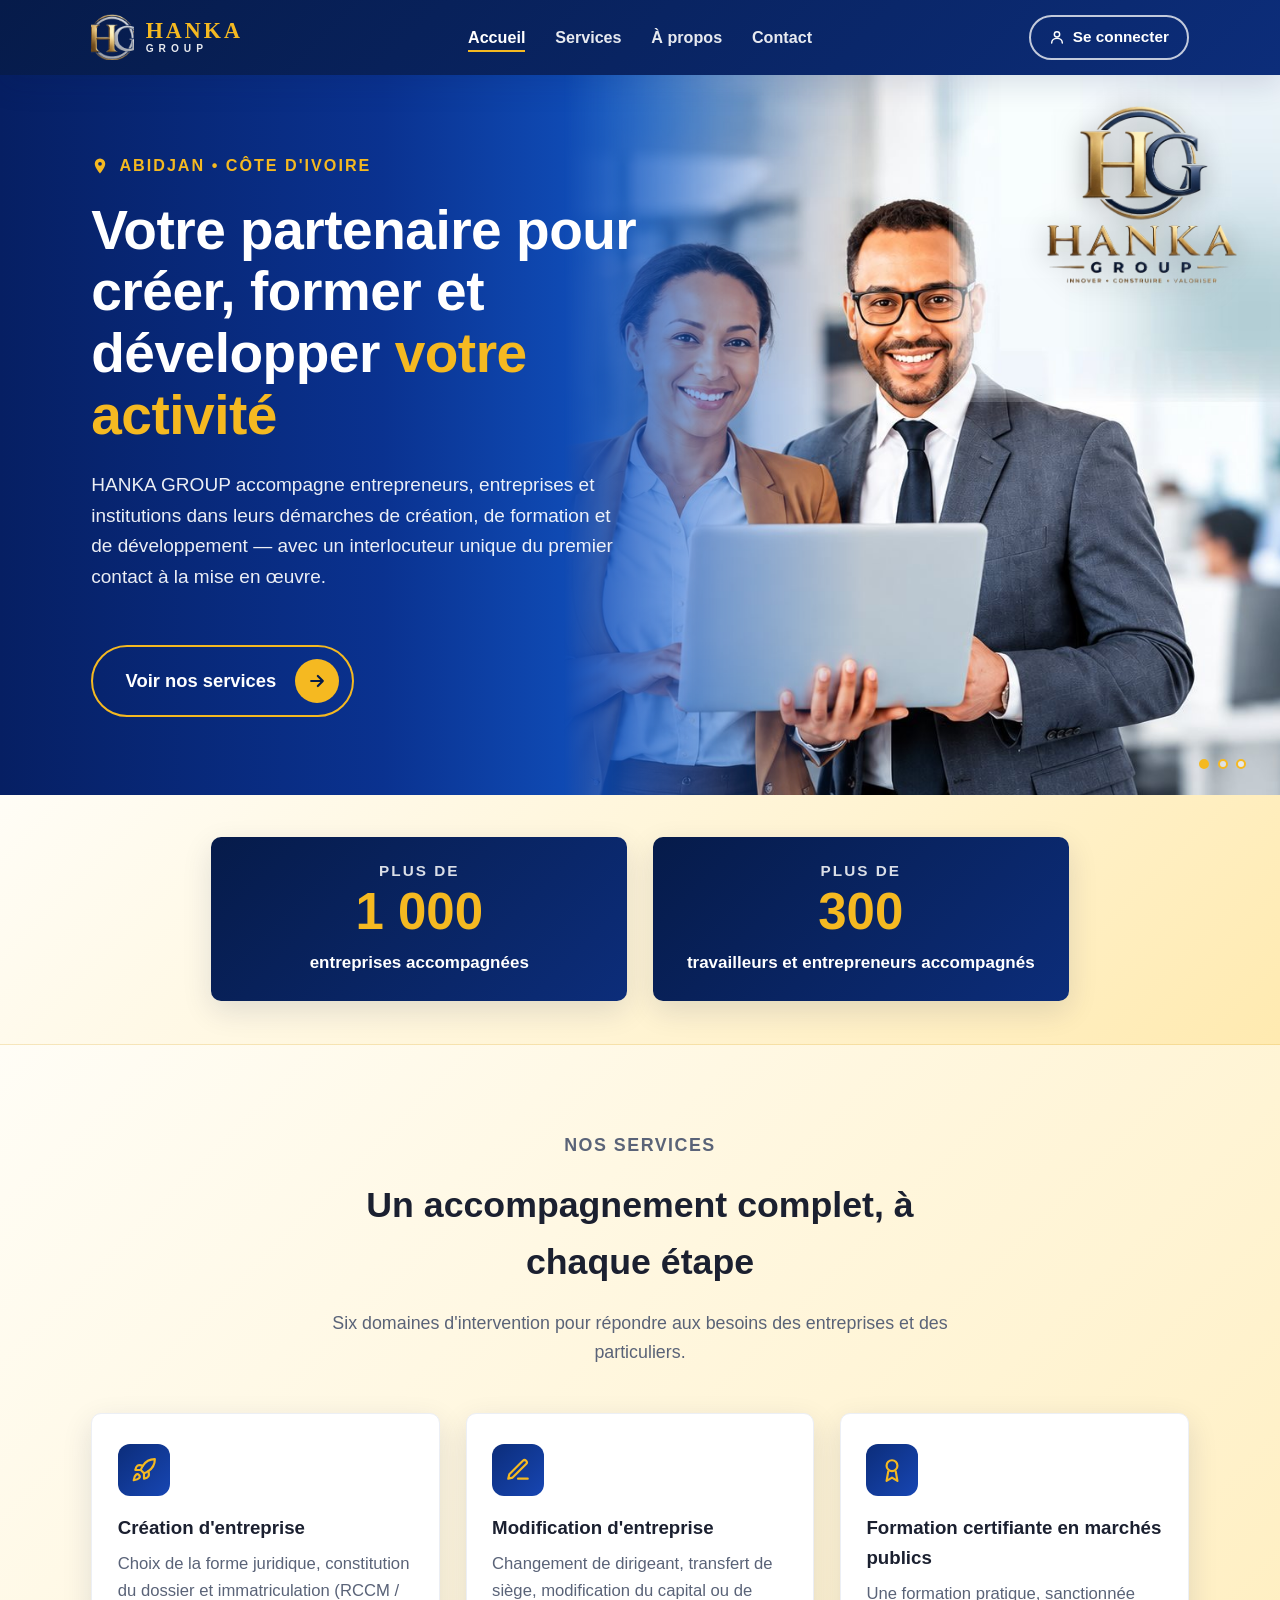
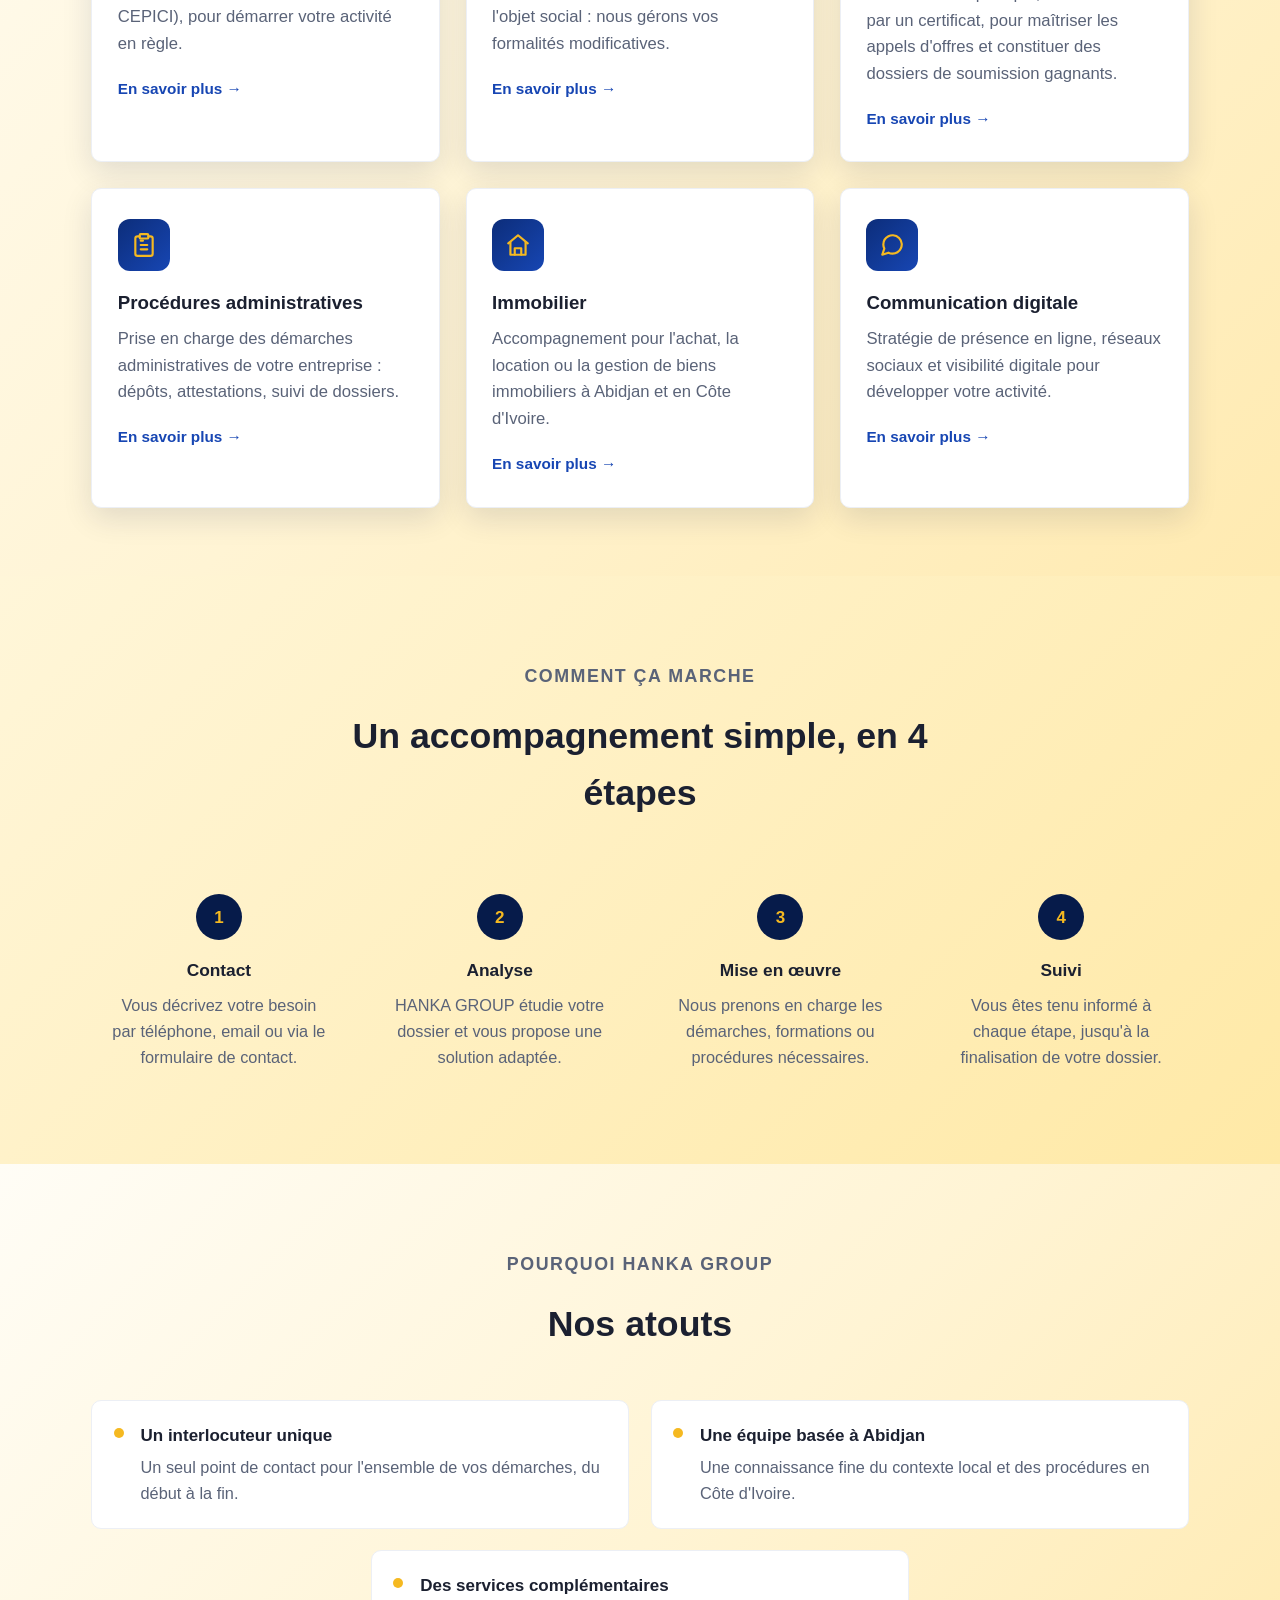
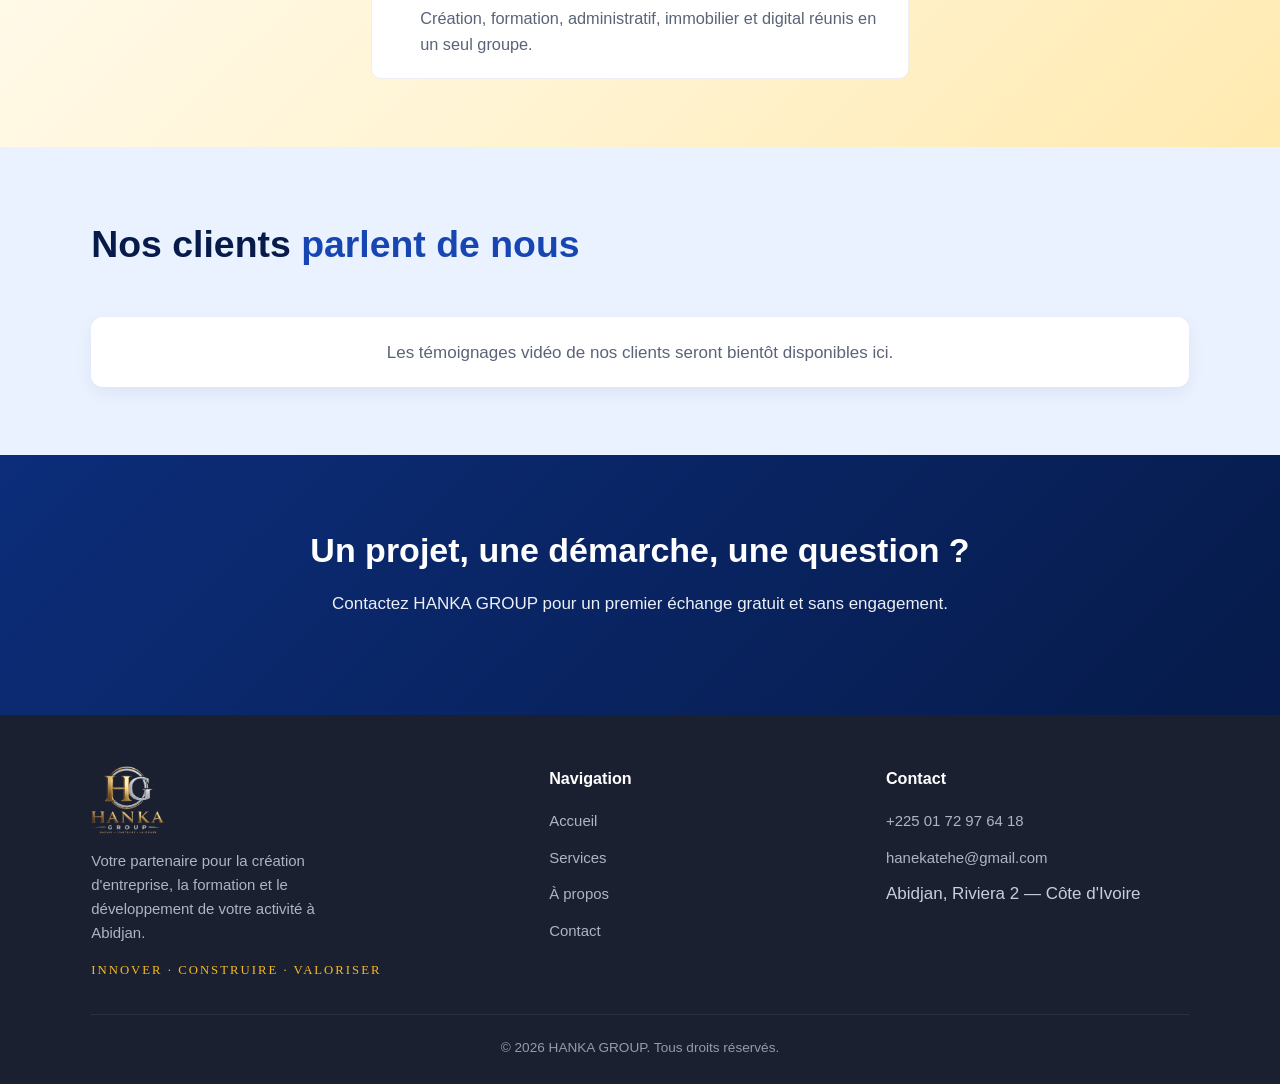
==== index.html @ f5e08258 "Numero de version sur CSS/JS pour forcer le rechargement apres chaque publication Co-Authored-By: Cl" ====
<!DOCTYPE html>
<html lang="fr">
<head>
<meta charset="UTF-8">
<meta name="viewport" content="width=device-width, initial-scale=1.0">
<title>HANKA GROUP — Création d'entreprise, formations &amp; services aux professionnels à Abidjan</title>
<meta name="description" content="HANKA GROUP accompagne les entreprises et les particuliers à Abidjan : création et modification d'entreprise, formation certifiante en marchés publics, procédures administratives, immobilier et communication digitale.">
<meta property="og:title" content="HANKA GROUP — Abidjan, Côte d'Ivoire">
<meta property="og:description" content="Création d'entreprise, formations, procédures administratives, immobilier et communication digitale.">
<meta property="og:type" content="website">
<link rel="icon" href="assets/favicon.png" type="image/png">
<link rel="apple-touch-icon" href="assets/apple-touch-icon.png">
<link rel="stylesheet" href="css/style.css?v=202610141426">
</head>
<body>

<header class="site-header">
  <nav class="nav container">
    <a href="index.html" class="logo" aria-label="HANKA GROUP — accueil">
      <img src="assets/logo-hanka-mark-clair.png" alt="Logo HANKA GROUP">
      <span class="logo-text">
        <span class="logo-name">HANKA</span>
        <span class="logo-group">GROUP</span>
      </span>
    </a>
    <button class="nav-toggle" aria-label="Ouvrir le menu" aria-expanded="false">
      <span></span><span></span><span></span>
    </button>
    <ul class="nav-links">
      <li><a href="index.html" aria-current="page">Accueil</a></li>
      <li><a href="services.html">Services</a></li>
      <li><a href="a-propos.html">À propos</a></li>
      <li><a href="contact.html">Contact</a></li>
    </ul>
    <div class="nav-droite">
      <a href="connexion.html" class="nav-connexion"><svg width="16" height="16" viewBox="0 0 24 24" fill="none" stroke="currentColor" stroke-width="2.2" stroke-linecap="round" stroke-linejoin="round" aria-hidden="true"><circle cx="12" cy="8" r="4"/><path d="M4 21c0-4 3.6-7 8-7s8 3 8 7"/></svg>Se connecter</a>
    </div>
  </nav>
</header>

<main>

  <section class="hero hero-v3">
    <!-- Photos qui défilent à droite, fondues dans le dégradé bleu (modifiables dans l'admin : onglet Visuels) -->
    <div class="hero-slider hero-v3-photos" aria-roledescription="carrousel" aria-label="HANKA GROUP en images">
      <div class="hero-slide is-active">
        <img data-visuel="accueil-diapo-1" src="assets/hero/equipe-ordinateur.jpg" alt="Deux professionnels souriants avec un ordinateur portable">
      </div>
      <div class="hero-slide">
        <img data-visuel="accueil-diapo-2" src="assets/hero/formation-salle.jpg" alt="Participants lors d'une session de formation HANKA GROUP">
      </div>
      <div class="hero-slide">
        <img data-visuel="accueil-diapo-3" src="assets/hero/intervenante.jpg" alt="Une intervenante prend la parole au micro">
      </div>
      <div class="hero-dots" role="tablist" aria-label="Choisir une image"></div>
    </div>
    <img class="hero-v3-logo" src="assets/logo-hanka-group.png" alt="HANKA GROUP — Innover, Construire, Valoriser">

    <div class="container hero-v3-contenu">
      <div class="hero-v3-texte">
        <p class="hero-v3-lieu">
          <svg width="18" height="18" viewBox="0 0 24 24" aria-hidden="true"><path fill="currentColor" d="M12 2a7 7 0 0 0-7 7c0 5.25 7 13 7 13s7-7.75 7-13a7 7 0 0 0-7-7zm0 9.5A2.5 2.5 0 1 1 12 6.5a2.5 2.5 0 0 1 0 5z"/></svg>
          Abidjan • Côte d'Ivoire
        </p>
        <h1>Votre partenaire pour créer, former et développer <span>votre activité</span></h1>
        <p>HANKA GROUP accompagne entrepreneurs, entreprises et institutions dans leurs démarches de création, de formation et de développement — avec un interlocuteur unique du premier contact à la mise en œuvre.</p>
        <a href="services.html" class="hero-v3-bouton">
          Voir nos services
          <span aria-hidden="true">
            <svg width="20" height="20" viewBox="0 0 24 24" fill="none" stroke="currentColor" stroke-width="2.6" stroke-linecap="round" stroke-linejoin="round"><path d="M5 12h14M13 6l6 6-6 6"/></svg>
          </span>
        </a>
      </div>
    </div>
  </section>


  <section class="chiffres" aria-label="HANKA GROUP en chiffres">
    <div class="container chiffres-grid">
      <div class="chiffre">
        <p class="chiffre-valeur"><small>Plus de</small> 1&nbsp;000</p>
        <p class="chiffre-libelle">entreprises accompagnées</p>
      </div>
      <div class="chiffre">
        <p class="chiffre-valeur"><small>Plus de</small> 300</p>
        <p class="chiffre-libelle">travailleurs et entrepreneurs accompagnés</p>
      </div>
    </div>
  </section>

  <section id="services">
    <div class="container">
      <div class="section-head">
        <p class="section-eyebrow">Nos services</p>
        <h2>Un accompagnement complet, à chaque étape</h2>
        <p>Six domaines d'intervention pour répondre aux besoins des entreprises et des particuliers.</p>
      </div>
      <div class="services-grid">

        <article class="service-card">
          <div class="service-icon" aria-hidden="true">
            <svg width="26" height="26" viewBox="0 0 24 24" fill="none" stroke="currentColor" stroke-width="2" stroke-linecap="round" stroke-linejoin="round"><path d="M4.5 16.5c-1.5 1.26-2 5-2 5s3.74-.5 5-2c.71-.84.7-2.13-.09-2.91a2.18 2.18 0 0 0-2.91-.09z"/><path d="M12 15l-3-3a22 22 0 0 1 2-3.95A12.88 12.88 0 0 1 22 2c0 2.72-.78 7.5-6 11a22.35 22.35 0 0 1-4 2z"/><path d="M9 12H4s.55-3.03 2-4c1.62-1.08 5 0 5 0"/><path d="M12 15v5s3.03-.55 4-2c1.08-1.62 0-5 0-5"/></svg>
          </div>
          <h3>Création d'entreprise</h3>
          <p>Choix de la forme juridique, constitution du dossier et immatriculation (RCCM / CEPICI), pour démarrer votre activité en règle.</p>
          <a href="services.html#creation">En savoir plus →</a>
        </article>

        <article class="service-card">
          <div class="service-icon" aria-hidden="true">
            <svg width="26" height="26" viewBox="0 0 24 24" fill="none" stroke="currentColor" stroke-width="2" stroke-linecap="round" stroke-linejoin="round"><path d="M12 20h9"/><path d="M16.5 3.5a2.12 2.12 0 0 1 3 3L7 19l-4 1 1-4z"/></svg>
          </div>
          <h3>Modification d'entreprise</h3>
          <p>Changement de dirigeant, transfert de siège, modification du capital ou de l'objet social : nous gérons vos formalités modificatives.</p>
          <a href="services.html#modification">En savoir plus →</a>
        </article>

        <article class="service-card">
          <div class="service-icon" aria-hidden="true">
            <svg width="26" height="26" viewBox="0 0 24 24" fill="none" stroke="currentColor" stroke-width="2" stroke-linecap="round" stroke-linejoin="round"><circle cx="12" cy="8" r="5"/><path d="M8.5 13.5L7 22l5-3 5 3-1.5-8.5"/></svg>
          </div>
          <h3>Formation certifiante en marchés publics</h3>
          <p>Une formation pratique, sanctionnée par un certificat, pour maîtriser les appels d'offres et constituer des dossiers de soumission gagnants.</p>
          <a href="services.html#formation">En savoir plus →</a>
        </article>

        <article class="service-card">
          <div class="service-icon" aria-hidden="true">
            <svg width="26" height="26" viewBox="0 0 24 24" fill="none" stroke="currentColor" stroke-width="2" stroke-linecap="round" stroke-linejoin="round"><rect x="8" y="2" width="8" height="4" rx="1"/><path d="M16 4h2a2 2 0 0 1 2 2v14a2 2 0 0 1-2 2H6a2 2 0 0 1-2-2V6a2 2 0 0 1 2-2h2"/><path d="M9 12h6M9 16h6M9 8h2"/></svg>
          </div>
          <h3>Procédures administratives</h3>
          <p>Prise en charge des démarches administratives de votre entreprise : dépôts, attestations, suivi de dossiers.</p>
          <a href="services.html#procedures">En savoir plus →</a>
        </article>

        <article class="service-card">
          <div class="service-icon" aria-hidden="true">
            <svg width="26" height="26" viewBox="0 0 24 24" fill="none" stroke="currentColor" stroke-width="2" stroke-linecap="round" stroke-linejoin="round"><path d="M3 10.5L12 3l9 7.5"/><path d="M5 9.5V21h14V9.5"/><path d="M9 21v-6h6v6"/></svg>
          </div>
          <h3>Immobilier</h3>
          <p>Accompagnement pour l'achat, la location ou la gestion de biens immobiliers à Abidjan et en Côte d'Ivoire.</p>
          <a href="services.html#immobilier">En savoir plus →</a>
        </article>

        <article class="service-card">
          <div class="service-icon" aria-hidden="true">
            <svg width="26" height="26" viewBox="0 0 24 24" fill="none" stroke="currentColor" stroke-width="2" stroke-linecap="round" stroke-linejoin="round"><path d="M21 11.5a8.38 8.38 0 0 1-.9 3.8 8.5 8.5 0 0 1-7.6 4.7 8.38 8.38 0 0 1-3.8-.9L3 21l1.9-5.7a8.38 8.38 0 0 1-.9-3.8 8.5 8.5 0 0 1 4.7-7.6 8.38 8.38 0 0 1 3.8-.9h.5a8.48 8.48 0 0 1 8 8v.5z"/></svg>
          </div>
          <h3>Communication digitale</h3>
          <p>Stratégie de présence en ligne, réseaux sociaux et visibilité digitale pour développer votre activité.</p>
          <a href="services.html#communication">En savoir plus →</a>
        </article>

      </div>
    </div>
  </section>

  <section class="pubs" id="pubs" aria-labelledby="titre-pubs" hidden>
    <div class="container">
      <div class="pubs-head">
        <p class="section-eyebrow">À la une</p>
        <h2 id="titre-pubs">Offres et partenaires</h2>
      </div>
      <div class="pubs-grille" id="pubs-grille"></div>
    </div>
  </section>

  <section class="bg-alt">
    <div class="container">
      <div class="section-head">
        <p class="section-eyebrow">Comment ça marche</p>
        <h2>Un accompagnement simple, en 4 étapes</h2>
      </div>
      <div class="steps">
        <div class="step">
          <h3>Contact</h3>
          <p>Vous décrivez votre besoin par téléphone, email ou via le formulaire de contact.</p>
        </div>
        <div class="step">
          <h3>Analyse</h3>
          <p>HANKA GROUP étudie votre dossier et vous propose une solution adaptée.</p>
        </div>
        <div class="step">
          <h3>Mise en œuvre</h3>
          <p>Nous prenons en charge les démarches, formations ou procédures nécessaires.</p>
        </div>
        <div class="step">
          <h3>Suivi</h3>
          <p>Vous êtes tenu informé à chaque étape, jusqu'à la finalisation de votre dossier.</p>
        </div>
      </div>
    </div>
  </section>

  <section>
    <div class="container">
      <div class="section-head">
        <p class="section-eyebrow">Pourquoi HANKA GROUP</p>
        <h2>Nos atouts</h2>
      </div>
      <div class="features">
        <div class="feature">
          <span class="dot" aria-hidden="true"></span>
          <div>
            <h3>Un interlocuteur unique</h3>
            <p>Un seul point de contact pour l'ensemble de vos démarches, du début à la fin.</p>
          </div>
        </div>
        <div class="feature">
          <span class="dot" aria-hidden="true"></span>
          <div>
            <h3>Une équipe basée à Abidjan</h3>
            <p>Une connaissance fine du contexte local et des procédures en Côte d'Ivoire.</p>
          </div>
        </div>
        <div class="feature">
          <span class="dot" aria-hidden="true"></span>
          <div>
            <h3>Des services complémentaires</h3>
            <p>Création, formation, administratif, immobilier et digital réunis en un seul groupe.</p>
          </div>
        </div>
      </div>
    </div>
  </section>

  <section class="temoignages" id="temoignages" aria-labelledby="titre-temoignages">
    <div class="container">
      <div class="temoignages-head">
        <h2 id="titre-temoignages">Nos clients <span>parlent de nous</span></h2>
        <div class="temoignages-nav" aria-hidden="true" hidden>
          <button type="button" class="temoignages-fleche" data-sens="-1" tabindex="-1">←</button>
          <button type="button" class="temoignages-fleche" data-sens="1" tabindex="-1">→</button>
        </div>
      </div>
      <ul class="temoignages-liste" id="temoignages-liste"></ul>
      <p class="temoignages-bientot" id="temoignages-invitation">Les témoignages vidéo de nos clients seront bientôt disponibles ici.</p>
    </div>
  </section>

  <div class="video-modale" id="video-modale" role="dialog" aria-modal="true" aria-label="Témoignage vidéo" hidden>
    <div class="video-modale-fond" data-fermer></div>
    <div class="video-modale-contenu">
      <button type="button" class="video-modale-fermer" data-fermer aria-label="Fermer la vidéo">✕</button>
      <div class="video-modale-lecteur" id="video-lecteur"></div>
    </div>
  </div>

  <section class="cta-band">
    <div class="container">
      <h2>Un projet, une démarche, une question ?</h2>
      <p>Contactez HANKA GROUP pour un premier échange gratuit et sans engagement.</p>
    </div>
  </section>

</main>

<footer class="site-footer">
  <div class="container">
    <div class="footer-grid">
      <div>
        <img class="footer-logo" src="assets/logo-hanka-group-clair.png" alt="HANKA GROUP">
        <p style="font-size:0.88rem; opacity:0.85; max-width:32ch;">Votre partenaire pour la création d'entreprise, la formation et le développement de votre activité à Abidjan.</p>
        <p class="footer-tagline">Innover · Construire · Valoriser</p>
      </div>
      <div>
        <h3>Navigation</h3>
        <ul>
          <li><a href="index.html">Accueil</a></li>
          <li><a href="services.html">Services</a></li>
          <li><a href="a-propos.html">À propos</a></li>
          <li><a href="contact.html">Contact</a></li>
        </ul>
      </div>
      <div>
        <h3>Contact</h3>
        <ul>
          <li><a href="tel:+2250172976418">+225 01 72 97 64 18</a></li>
          <li><a href="mailto:hanekatehe@gmail.com">hanekatehe@gmail.com</a></li>
          <li>Abidjan, Riviera 2 — Côte d'Ivoire</li>
        </ul>
      </div>
    </div>
    <div class="footer-bottom">
      &copy; <span id="year"></span> HANKA GROUP. Tous droits réservés.
    </div>
  </div>
</footer>

<script src="js/script.js?v=202610141426"></script>
<script src="js/config.js?v=202610141426"></script>
<script src="js/temoignages.js?v=202610141426"></script>
<script src="js/visuels.js?v=202610141426"></script>
<script src="js/publicites.js?v=202610141426"></script>
<script>document.getElementById("year").textContent = new Date().getFullYear();</script>
</body>
</html>
---- css/style.css ----
/* HANKA GROUP — feuille de style principale */

:root {
  --blue-dark: #061b4a;
  --blue: #0c2d7a;
  --blue-light: #1746b3;
  --gold: #f5b921;
  --gold-dark: #d99e0d;
  --white: #ffffff;
  --gray-50: #f7f8fb;
  --gray-100: #eceff5;
  --gray-300: #c7cede;
  --gray-600: #5a6378;
  --gray-900: #1b2030;
  --radius: 10px;
  --shadow: 0 10px 30px rgba(6, 27, 74, 0.12);
  --max-width: 1140px;
  font-size: 17px; /* taille de base de tout le site (était 16px) */
}

* { box-sizing: border-box; min-width: 0; }
[hidden] { display: none !important; }
html { scroll-behavior: smooth; overflow-x: hidden; }
body { overflow-x: hidden; }

body {
  margin: 0;
  font-family: "Segoe UI", Arial, sans-serif;
  color: var(--gray-900);
  background: var(--white);
  line-height: 1.6;
}

img { max-width: 100%; display: block; }

a { color: inherit; text-decoration: none; }

.container {
  max-width: var(--max-width);
  margin: 0 auto;
  padding: 0 1.25rem;
}

/* --- En-tête / navigation --- */
.site-header {
  position: sticky;
  top: 0;
  z-index: 50;
  background: linear-gradient(135deg, var(--blue-dark), var(--blue));
  box-shadow: var(--shadow);
}

.nav {
  display: flex;
  align-items: center;
  justify-content: space-between;
  padding-block: 0.85rem;
}

.logo {
  display: flex;
  align-items: center;
  gap: 0.7rem;
  line-height: 1;
}
.logo img {
  height: 46px;
  width: auto;
  flex: none;
}
.logo-text {
  display: flex;
  flex-direction: column;
  gap: 2px;
}
.logo-name {
  font-family: Georgia, "Times New Roman", serif;
  font-size: 1.3rem;
  font-weight: 700;
  letter-spacing: 3px;
  color: var(--gold);
  line-height: 1;
}
.logo-group {
  font-size: 0.6rem;
  font-weight: 700;
  letter-spacing: 5px;
  color: var(--white);
  opacity: 0.9;
  line-height: 1;
}

.nav-links {
  display: flex;
  gap: 1.75rem;
  list-style: none;
  margin: 0;
  padding: 0;
}
.nav-links a {
  color: var(--white);
  font-weight: 600;
  font-size: 0.95rem;
  opacity: 0.9;
  transition: opacity 0.15s;
}
.nav-links a:hover,
.nav-links a[aria-current="page"] { opacity: 1; border-bottom: 2px solid var(--gold); padding-bottom: 4px; }

.nav-cta {
  background: var(--gold);
  color: var(--blue-dark) !important;
  padding: 0.55rem 1.25rem;
  border-radius: 999px;
  font-weight: 700 !important;
  white-space: nowrap;
}
.nav-cta:hover { background: var(--gold-dark); }

.nav-toggle {
  display: none;
  flex-direction: column;
  gap: 5px;
  background: none;
  border: none;
  cursor: pointer;
  padding: 0.5rem;
}
.nav-toggle span {
  width: 24px;
  height: 2px;
  background: var(--white);
  border-radius: 2px;
}

/* --- Hero --- */
.hero {
  background: linear-gradient(135deg, var(--blue-dark) 0%, var(--blue) 55%, var(--blue-light) 100%);
  color: var(--white);
  padding: 4.5rem 0 5rem;
  position: relative;
  overflow: hidden;
}
.hero::after {
  content: "";
  position: absolute;
  right: -10%;
  top: -20%;
  width: 480px;
  height: 480px;
  background: radial-gradient(circle, rgba(245, 185, 33, 0.25), transparent 70%);
}
.hero .container {
  display: grid;
  grid-template-columns: 1.1fr 0.9fr;
  gap: 2.5rem;
  align-items: center;
  position: relative;
}
.hero-eyebrow {
  color: var(--gold);
  font-weight: 700;
  letter-spacing: 2px;
  text-transform: uppercase;
  font-size: 0.8rem;
}
.hero h1 {
  font-size: clamp(1.8rem, 4vw, 2.75rem);
  margin: 0.6rem 0 1rem;
  line-height: 1.2;
}
.hero p {
  font-size: 1.05rem;
  color: var(--gray-100);
  max-width: 46ch;
}
.hero p.hero-eyebrow { max-width: none; color: var(--gold); }
.hero-actions { display: flex; gap: 1rem; margin-top: 1.75rem; flex-wrap: wrap; }

.btn {
  display: inline-block;
  padding: 0.85rem 1.6rem;
  border-radius: 999px;
  font-weight: 700;
  font-size: 0.95rem;
  border: 2px solid transparent;
  cursor: pointer;
  transition: transform 0.12s, box-shadow 0.12s;
}
.btn:hover { transform: translateY(-2px); }
.btn-primary { background: var(--gold); color: var(--blue-dark); }
.btn-primary:hover { background: var(--gold-dark); }
.btn-outline { border-color: var(--white); color: var(--white); }
.btn-outline:hover { background: rgba(255,255,255,0.1); }

.hero-figure {
  background: rgba(255,255,255,0.08);
  border: 1px dashed rgba(255,255,255,0.4);
  border-radius: var(--radius);
  min-height: 280px;
  display: flex;
  align-items: center;
  justify-content: center;
  text-align: center;
  color: var(--gray-100);
  font-size: 0.9rem;
  padding: 1.5rem;
}

/* Diaporama du bloc d'accueil : logo puis photos, en fondu */
.hero-slider {
  position: relative;
  width: 100%;
  max-width: 420px;
  justify-self: center;
  aspect-ratio: 3 / 4;
  border-radius: 16px;
  overflow: hidden;
  box-shadow: 0 18px 50px rgba(0, 0, 0, 0.3);
  border: 2px solid rgba(245, 185, 33, 0.55);
  background: var(--blue-dark);
}
.hero-slide {
  position: absolute;
  inset: 0;
  opacity: 0;
  transition: opacity 1s ease;
}
.hero-slide.is-active { opacity: 1; }
.hero-slide img {
  width: 100%;
  height: 100%;
  object-fit: cover;
  display: block;
}
.hero-slide-logo {
  background: linear-gradient(160deg, #ffffff, #f4f1ea);
  display: flex;
  flex-direction: column;
  align-items: center;
  justify-content: center;
  gap: 1rem;
  padding: 2rem;
}
.hero-slide-logo img {
  height: auto;
  max-width: 300px;
  object-fit: contain;
}
.hero-dots {
  position: absolute;
  left: 0;
  right: 0;
  bottom: 0.9rem;
  display: flex;
  justify-content: center;
  gap: 0.5rem;
  z-index: 2;
}
.hero-dots button {
  width: 10px;
  height: 10px;
  padding: 0;
  border-radius: 50%;
  border: 2px solid var(--gold);
  background: rgba(255, 255, 255, 0.6);
  cursor: pointer;
}
.hero-dots button[aria-selected="true"] { background: var(--gold); }
@media (prefers-reduced-motion: reduce) {
  .hero-slide { transition: none; }
}

/* --- Sections génériques --- */
section { padding: 4rem 0; }
.section-head { text-align: center; max-width: 640px; margin: 0 auto 2.75rem; }
.section-eyebrow {
  color: var(--blue-light);
  font-weight: 700;
  letter-spacing: 2px;
  text-transform: uppercase;
  font-size: 0.78rem;
}
.section-head h2 { font-size: clamp(1.5rem, 3vw, 2.1rem); margin: 0.5rem 0 0.75rem; }
.section-head p { color: var(--gray-600); }

.bg-alt { background: var(--gray-50); }

/* --- Grille de services --- */
.services-grid {
  display: grid;
  grid-template-columns: repeat(3, 1fr);
  gap: 1.5rem;
}
.service-card {
  background: var(--white);
  border: 1px solid var(--gray-100);
  border-radius: var(--radius);
  padding: 1.75rem 1.5rem;
  box-shadow: var(--shadow);
  transition: transform 0.15s;
}
.service-card:hover { transform: translateY(-4px); }
.service-icon {
  width: 52px;
  height: 52px;
  border-radius: 12px;
  background: linear-gradient(135deg, var(--blue), var(--blue-light));
  display: flex;
  align-items: center;
  justify-content: center;
  margin-bottom: 1rem;
  color: var(--gold);
}
.service-card h3 { margin: 0 0 0.5rem; font-size: 1.1rem; }
.service-card p { color: var(--gray-600); font-size: 0.92rem; margin: 0 0 1rem; }
.service-card a { color: var(--blue-light); font-weight: 700; font-size: 0.9rem; }

/* --- Processus / étapes --- */
.steps {
  display: grid;
  grid-template-columns: repeat(4, 1fr);
  gap: 1.5rem;
  counter-reset: step;
}
.step {
  text-align: center;
  padding: 1.5rem 1rem;
}
.step::before {
  counter-increment: step;
  content: counter(step);
  display: flex;
  align-items: center;
  justify-content: center;
  width: 46px;
  height: 46px;
  margin: 0 auto 1rem;
  border-radius: 50%;
  background: var(--blue-dark);
  color: var(--gold);
  font-weight: 800;
}
.step h3 { margin: 0 0 0.4rem; font-size: 1.02rem; }
.step p { color: var(--gray-600); font-size: 0.9rem; margin: 0; }

/* --- Pourquoi nous / atouts --- */
.features {
  display: grid;
  grid-template-columns: repeat(2, 1fr);
  gap: 1.25rem;
}
/* Nombre impair d'atouts : le dernier est centré sous les autres */
.features > .feature:last-child:nth-child(odd) {
  grid-column: 1 / -1;
  justify-self: center;
  width: calc(50% - 0.625rem);
}
.feature {
  display: flex;
  gap: 1rem;
  align-items: flex-start;
  padding: 1.25rem;
  background: var(--white);
  border-radius: var(--radius);
  border: 1px solid var(--gray-100);
}
.feature .dot {
  flex: none;
  width: 10px;
  height: 10px;
  margin-top: 6px;
  border-radius: 50%;
  background: var(--gold);
}
.feature h3 { margin: 0 0 0.3rem; font-size: 1rem; }
.feature p { margin: 0; color: var(--gray-600); font-size: 0.9rem; }

/* --- CTA bandeau --- */
.cta-band {
  background: linear-gradient(135deg, var(--blue), var(--blue-dark));
  color: var(--white);
  text-align: center;
}
.cta-band h2 { font-size: clamp(1.4rem, 3vw, 2rem); margin: 0 0 0.75rem; }
.cta-band p { color: var(--gray-100); margin: 0 0 1.75rem; }

/* --- Page À propos --- */
.about-grid {
  display: grid;
  grid-template-columns: 0.9fr 1.1fr;
  gap: 2.5rem;
  align-items: center;
}
.placeholder-box {
  background: var(--gray-100);
  border: 2px dashed var(--gray-300);
  border-radius: var(--radius);
  min-height: 260px;
  display: flex;
  align-items: center;
  justify-content: center;
  color: var(--gray-600);
  text-align: center;
  padding: 1.5rem;
  font-size: 0.9rem;
}

.service-photo {
  width: 100%;
  aspect-ratio: 4 / 3;
  object-fit: cover;
  border-radius: var(--radius);
  box-shadow: 0 12px 32px rgba(0, 0, 0, 0.12);
}

/* --- Contact --- */
.contact-grid {
  display: grid;
  grid-template-columns: 1fr 1fr;
  gap: 2.5rem;
}
.contact-info {
  display: flex;
  flex-direction: column;
  gap: 1.25rem;
}
.contact-item {
  display: flex;
  gap: 1rem;
  align-items: flex-start;
}
.contact-item .icon {
  flex: none;
  width: 42px;
  height: 42px;
  border-radius: 10px;
  background: var(--blue);
  color: var(--gold);
  display: flex;
  align-items: center;
  justify-content: center;
}
.contact-item h3 { margin: 0 0 0.2rem; font-size: 0.95rem; }
.contact-item p { margin: 0; color: var(--gray-600); font-size: 0.92rem; }

form.contact-form {
  display: flex;
  flex-direction: column;
  gap: 1rem;
  background: var(--gray-50);
  padding: 1.75rem;
  border-radius: var(--radius);
  border: 1px solid var(--gray-100);
}
.form-row { display: grid; grid-template-columns: 1fr 1fr; gap: 1rem; }
label { font-size: 0.85rem; font-weight: 700; color: var(--gray-900); margin-bottom: 0.3rem; display: block; }
input, select, textarea {
  width: 100%;
  padding: 0.7rem 0.85rem;
  border: 1px solid var(--gray-300);
  border-radius: 8px;
  font-family: inherit;
  font-size: 0.95rem;
}
textarea { resize: vertical; min-height: 110px; }
.form-note { font-size: 0.8rem; color: var(--gray-600); }

/* --- Parcours « Créer mon entreprise » --- */
.wizard-section { padding: 2.5rem 0 4rem; background: var(--gray-50); }
.wizard { max-width: 860px; }
.wizard-steps {
  list-style: none;
  display: flex;
  gap: 0.5rem;
  padding: 0;
  margin: 0 0 1.75rem;
  counter-reset: etape;
  flex-wrap: wrap;
}
.wizard-steps li {
  flex: 1 1 140px;
  counter-increment: etape;
  font-size: 0.82rem;
  font-weight: 700;
  color: var(--gray-600);
  padding: 0.6rem 0.75rem;
  border-bottom: 3px solid var(--gray-300);
}
.wizard-steps li::before {
  content: counter(etape);
  display: inline-grid;
  place-items: center;
  width: 1.5rem;
  height: 1.5rem;
  margin-right: 0.45rem;
  border-radius: 50%;
  background: var(--gray-300);
  color: var(--white);
  font-size: 0.75rem;
}
.wizard-steps li.is-done { color: var(--blue); border-color: var(--blue); }
.wizard-steps li.is-done::before { background: var(--blue); }
.wizard-steps li.is-current { color: var(--blue-dark); border-color: var(--gold); }
.wizard-steps li.is-current::before { background: var(--gold); color: var(--blue-dark); }

.wizard-panel {
  border: 0;
  margin: 0;
  padding: 1.75rem;
  background: var(--white);
  border-radius: var(--radius);
  box-shadow: var(--shadow);
  scroll-margin-top: 90px;
}
.wizard-panel legend {
  float: left;
  width: 100%;
  font-size: 1.25rem;
  font-weight: 700;
  color: var(--blue-dark);
  margin-bottom: 1.25rem;
}
.wizard-panel legend + * { clear: both; }
.wizard-panel .form-row { margin-bottom: 1rem; }
.wizard-hint { font-size: 0.85rem; color: var(--gray-600); }
.wizard-error {
  margin-top: 1rem;
  padding: 0.7rem 0.9rem;
  border-radius: 8px;
  background: #fdecec;
  color: #a61b1b;
  font-size: 0.9rem;
  font-weight: 600;
}
.wizard-nav {
  display: flex;
  justify-content: space-between;
  gap: 1rem;
  margin-top: 1.5rem;
  flex-wrap: wrap;
}
.btn-ghost { background: transparent; color: var(--blue); border-color: var(--gray-300); }
.btn-ghost:hover { border-color: var(--blue); }
.btn:disabled { opacity: 0.5; cursor: not-allowed; transform: none; }
.hp { position: absolute; left: -9999px; width: 1px; height: 1px; overflow: hidden; }

/* Liste des formes juridiques (cliquer = passer à l'étape suivante) */
.forme-list { display: grid; grid-template-columns: repeat(auto-fill, minmax(200px, 1fr)); gap: 0.75rem; }
.forme-btn {
  padding: 1.1rem 1rem;
  border: 0;
  border-radius: 8px;
  background: linear-gradient(135deg, var(--blue), var(--blue-light));
  color: var(--white);
  font: inherit;
  font-weight: 700;
  letter-spacing: 0.5px;
  text-transform: uppercase;
  cursor: pointer;
  transition: transform 0.12s, box-shadow 0.12s;
}
.forme-btn:nth-child(odd) { background: linear-gradient(135deg, var(--blue-dark), var(--blue)); }
.forme-btn:hover, .forme-btn:focus-visible { transform: translateY(-2px); box-shadow: 0 8px 18px rgba(6, 27, 74, 0.25); }
.forme-btn[aria-checked="true"] { outline: 3px solid var(--gold); outline-offset: 2px; }

/* Cartes des packs */
.pack-list { display: grid; grid-template-columns: 1fr 1fr; gap: 1.25rem; margin-bottom: 1.5rem; }
.pack-card {
  position: relative;
  display: flex;
  flex-direction: column;
  gap: 0.4rem;
  text-align: left;
  padding: 1.75rem 1.5rem 1.5rem;
  border: 2px solid var(--gold);
  border-radius: 12px;
  background: var(--blue-dark);
  color: var(--white);
  font: inherit;
  cursor: pointer;
  transition: transform 0.12s, box-shadow 0.12s;
}
.pack-card-premium { background: linear-gradient(160deg, var(--blue), var(--blue-dark)); }
.pack-card:hover { transform: translateY(-3px); box-shadow: 0 14px 30px rgba(6, 27, 74, 0.3); }
.pack-card[aria-checked="true"] { box-shadow: 0 0 0 4px rgba(245, 185, 33, 0.55); }
.pack-badge {
  position: absolute;
  top: -0.8rem;
  right: 1.25rem;
  background: var(--gold);
  color: var(--blue-dark);
  font-size: 0.7rem;
  font-weight: 800;
  letter-spacing: 0.5px;
  text-transform: uppercase;
  padding: 0.3rem 0.75rem;
  border-radius: 6px;
}
.pack-nom { color: var(--gold); font-weight: 800; font-size: 1.1rem; text-transform: uppercase; letter-spacing: 0.5px; }
.pack-prix {
  color: var(--gold);
  font-weight: 800;
  font-size: 1.6rem;
  padding-bottom: 0.9rem;
  border-bottom: 1px solid rgba(255, 255, 255, 0.35);
}
.pack-card ul { list-style: none; padding: 0; margin: 0.6rem 0 1rem; font-size: 0.88rem; }
.pack-card li { position: relative; padding-left: 1.4rem; margin-bottom: 0.45rem; }
.pack-card li::before { content: "✓"; position: absolute; left: 0; color: var(--gold); font-weight: 700; }
.pack-choisir {
  margin-top: auto;
  text-align: center;
  padding: 0.65rem;
  border-radius: 999px;
  background: var(--gold);
  color: var(--blue-dark);
  font-weight: 800;
}

/* Cases à cocher du parcours « Modifier mon entreprise » */
.choix-list { display: grid; grid-template-columns: 1fr 1fr; gap: 0.75rem; margin: 0.75rem 0 1.5rem; }
.choix-carte {
  display: flex;
  gap: 0.75rem;
  align-items: flex-start;
  margin: 0;
  padding: 1rem 1.1rem;
  border: 2px solid var(--gray-300);
  border-radius: 10px;
  background: var(--white);
  cursor: pointer;
  transition: border-color 0.12s, background 0.12s;
}
.choix-carte:hover { border-color: var(--blue-light); }
.choix-carte:has(input:checked) { border-color: var(--gold); background: #fff9e8; }
.choix-carte input { width: 1.15rem; height: 1.15rem; margin-top: 0.15rem; flex-shrink: 0; accent-color: var(--blue); }
.choix-texte { display: flex; flex-direction: column; gap: 0.2rem; }
.choix-texte strong { font-size: 1rem; color: var(--blue-dark); }
.choix-texte small { font-weight: 400; color: var(--gray-600); font-size: 0.82rem; }
.label-espace { margin-top: 0.5rem; }
.recap-devis { font-size: 1.05rem !important; }

/* Récapitulatif */
.recap { background: var(--gray-50); border: 1px solid var(--gray-100); border-radius: var(--radius); padding: 1.25rem 1.5rem; }
.recap h3 { margin: 0 0 0.75rem; font-size: 1rem; color: var(--blue-dark); }
.recap dl { display: grid; grid-template-columns: max-content 1fr; gap: 0.4rem 1.25rem; margin: 0; font-size: 0.92rem; }
.recap dt { color: var(--gray-600); }
.recap dd { margin: 0; font-weight: 600; overflow-wrap: anywhere; }
.recap-prix { margin: 1rem 0 0; padding-top: 0.9rem; border-top: 1px solid var(--gray-300); font-size: 1.05rem; }
.recap-prix strong { color: var(--blue); font-size: 1.35rem; }
.confirm-line { display: flex; gap: 0.6rem; align-items: flex-start; margin-top: 1.25rem; font-weight: 600; cursor: pointer; }
.confirm-line input { width: auto; margin-top: 0.2rem; }

/* Écran final */
.wizard-done { text-align: center; padding: 3rem 1.5rem; }
.wizard-done:focus { outline: none; }
.done-icon {
  width: 64px;
  height: 64px;
  margin: 0 auto 1rem;
  display: grid;
  place-items: center;
  border-radius: 50%;
  background: var(--gold);
  color: var(--blue-dark);
  font-size: 2rem;
  font-weight: 800;
}
.wizard-done h2 { color: var(--blue-dark); margin-bottom: 0.5rem; }
.done-ref { color: var(--gray-600); font-size: 0.9rem; margin-bottom: 1.5rem; }

@media (max-width: 720px) {
  .pack-list { grid-template-columns: 1fr; }
  .choix-list { grid-template-columns: 1fr; }
  .wizard-panel { padding: 1.25rem; }
  .forme-list { grid-template-columns: 1fr; }
}

/* --- Espace admin --- */
.admin-body { background: var(--gray-50); }
.admin-main { padding: 2.5rem 0 4rem; }
.admin-main .container { max-width: 1400px; }
.admin-main section { padding: 0; }
.admin-logout { padding: 0.5rem 1.1rem; font-size: 0.85rem; background: transparent; }
.admin-login {
  max-width: 420px;
  margin: 2rem auto;
  padding: 2rem;
  background: var(--white);
  border-radius: var(--radius);
  box-shadow: var(--shadow);
}
.admin-login h1 { font-size: 1.5rem; color: var(--blue-dark); margin-top: 0; }
.admin-login form { display: flex; flex-direction: column; gap: 0.5rem; }
.admin-login .btn { margin-top: 0.75rem; }
.admin-head { display: flex; justify-content: space-between; align-items: flex-start; gap: 1rem; flex-wrap: wrap; }
.admin-head h1 { font-size: 1.5rem; color: var(--blue-dark); margin: 0; }
.admin-sub { color: var(--gray-600); font-size: 0.85rem; margin: 0.25rem 0 0; }
.admin-actions { display: flex; gap: 0.75rem; align-items: center; flex-wrap: wrap; }
.admin-export { display: inline-flex; gap: 0.4rem; align-items: center; flex-wrap: wrap; }
.admin-export-label { font-size: 0.85rem; font-weight: 700; color: var(--gray-600); }
.admin-actions .btn { padding: 0.5rem 1rem; font-size: 0.85rem; }
.admin-types { display: inline-flex; margin-top: 1.5rem; border: 2px solid var(--blue); border-radius: 10px; overflow: hidden; flex-wrap: wrap; }
.admin-types button {
  padding: 0.6rem 1.2rem;
  border: 0;
  background: var(--white);
  color: var(--blue);
  font: inherit;
  font-weight: 700;
  cursor: pointer;
}
.admin-types button[aria-selected="true"] { background: var(--blue); color: var(--white); }
.admin-types span { font-size: 0.75rem; font-weight: 700; color: var(--gold-dark); margin-left: 0.3rem; }
.admin-types button[aria-selected="true"] span { color: var(--gold); }
.cellule-texte { max-width: 320px; white-space: normal; line-height: 1.45; }
.admin-filtres { display: flex; gap: 0.5rem; flex-wrap: wrap; margin: 1.5rem 0 1rem; }
.admin-filtres button {
  padding: 0.45rem 0.9rem;
  border: 1px solid var(--gray-300);
  border-radius: 999px;
  background: var(--white);
  font: inherit;
  font-size: 0.85rem;
  font-weight: 600;
  cursor: pointer;
}
.admin-filtres button[aria-selected="true"] { background: var(--blue); border-color: var(--blue); color: var(--white); }
.admin-table-wrap { overflow-x: auto; background: var(--white); border-radius: var(--radius); box-shadow: var(--shadow); }
.admin-table { width: 100%; border-collapse: collapse; font-size: 0.85rem; min-width: 1100px; }
.admin-table th {
  text-align: left;
  padding: 0.75rem;
  background: var(--blue-dark);
  color: var(--white);
  font-weight: 700;
  white-space: nowrap;
}
.admin-table td { padding: 0.65rem 0.75rem; border-bottom: 1px solid var(--gray-100); vertical-align: top; }
.admin-table td a { color: var(--blue); }
.admin-table select, .admin-table textarea { font-size: 0.82rem; padding: 0.35rem 0.5rem; }
.admin-table textarea { min-height: 0; min-width: 180px; }
.admin-table tr.statut-nouveau td:first-child { border-left: 4px solid var(--gold); }
.admin-table tr.statut-traite, .admin-table tr.statut-annule { opacity: 0.6; }
.nowrap { white-space: nowrap; }
.admin-onglets { display: flex; gap: 0.25rem; border-bottom: 2px solid var(--gray-100); margin-bottom: 1.75rem; flex-wrap: wrap; }
.admin-onglets button {
  padding: 0.7rem 1.1rem;
  border: 0;
  border-bottom: 3px solid transparent;
  margin-bottom: -2px;
  background: none;
  font: inherit;
  font-weight: 700;
  color: var(--gray-600);
  cursor: pointer;
}
.admin-onglets button[aria-current="page"] { color: var(--blue-dark); border-bottom-color: var(--gold); }
.admin-alerte {
  margin: -0.75rem 0 1.5rem;
  padding: 0.75rem 1rem;
  border-radius: 8px;
  background: #fff6dc;
  border: 1px solid var(--gold);
  font-weight: 600;
  font-size: 0.9rem;
}
.admin-carte { background: var(--white); border-radius: var(--radius); box-shadow: var(--shadow); padding: 1.75rem; max-width: 900px; }
.admin-carte h1 { font-size: 1.5rem; color: var(--blue-dark); margin: 0; }
.admin-carte .admin-table-wrap { box-shadow: none; border: 1px solid var(--gray-100); margin-top: 1.25rem; }
.admin-table-compacte { min-width: 640px; }
.admin-form { display: flex; flex-direction: column; gap: 0.5rem; max-width: 560px; margin-top: 1.75rem; }
.admin-form h2 { font-size: 1.1rem; color: var(--blue-dark); margin: 0 0 0.5rem; }
.admin-form .btn { align-self: flex-start; margin-top: 0.5rem; }
.admin-form .form-row { margin-bottom: 0.25rem; }
.input-bouton { display: flex; gap: 0.5rem; }
.input-bouton .btn { flex-shrink: 0; margin: 0; padding: 0.5rem 1rem; }
.admin-succes {
  padding: 0.75rem 1rem;
  border-radius: 8px;
  background: #e8f6ec;
  color: #1d6b35;
  font-size: 0.9rem;
  line-height: 1.6;
  overflow-wrap: anywhere;
}
.btn-petit { padding: 0.35rem 0.8rem; font-size: 0.8rem; }
.btn-danger { border-color: #c62828; color: #c62828; }
.admin-vide { text-align: center; color: var(--gray-600); padding: 2rem; }

/* --- Pied de page --- */
.site-footer {
  background: var(--gray-900);
  color: var(--gray-300);
  padding: 3rem 0 1.5rem;
}
.footer-grid {
  display: grid;
  grid-template-columns: 1.4fr 1fr 1fr;
  gap: 2rem;
  margin-bottom: 2rem;
}
.footer-grid h3 { color: var(--white); font-size: 0.95rem; margin: 0 0 0.9rem; }
.footer-logo { height: 68px; width: auto; margin-bottom: 0.9rem; }
.footer-tagline {
  font-family: Georgia, "Times New Roman", serif;
  font-size: 0.75rem;
  letter-spacing: 2px;
  text-transform: uppercase;
  color: var(--gold);
  margin: 0.6rem 0 0;
}
.footer-grid ul { list-style: none; margin: 0; padding: 0; display: flex; flex-direction: column; gap: 0.55rem; }
.footer-grid a { font-size: 0.88rem; opacity: 0.85; }
.footer-grid a:hover { opacity: 1; text-decoration: underline; }
.footer-bottom {
  border-top: 1px solid rgba(255,255,255,0.1);
  padding-top: 1.25rem;
  text-align: center;
  font-size: 0.8rem;
  opacity: 0.7;
}

/* --- Responsive --- */
@media (max-width: 900px) {
  .hero .container { grid-template-columns: 1fr; }
  .hero-figure { min-height: 200px; }
  .services-grid { grid-template-columns: repeat(2, 1fr); }
  .steps { grid-template-columns: repeat(2, 1fr); }
  .features { grid-template-columns: 1fr; }
  .features > .feature:last-child:nth-child(odd) { width: auto; justify-self: stretch; }
  .about-grid { grid-template-columns: 1fr; }
  .contact-grid { grid-template-columns: 1fr; }
  .footer-grid { grid-template-columns: 1fr 1fr; }
}

@media (max-width: 680px) {
  .nav-links, .nav-cta { display: none; }
  .nav-toggle { display: flex; }
  .nav.open .nav-links {
    display: flex;
    flex-direction: column;
    position: absolute;
    top: 100%;
    left: 0;
    right: 0;
    background: var(--blue-dark);
    padding: 1rem 1.25rem 1.5rem;
    gap: 1rem;
  }
  .nav.open .nav-cta {
    display: inline-block;
    margin: 0 1.25rem 1.25rem;
  }
  .services-grid { grid-template-columns: 1fr; }
  .steps { grid-template-columns: 1fr; }
  .form-row { grid-template-columns: 1fr; }
  .footer-grid { grid-template-columns: 1fr; }
}

/* --- Chiffres clés (accueil) --- */
.chiffres { padding: 2.5rem 0; background: var(--white); border-bottom: 1px solid var(--gray-100); }
.chiffres-grid { display: grid; grid-template-columns: repeat(2, 1fr); gap: 1.5rem; max-width: 900px; }
.chiffre {
  text-align: center;
  padding: 1.5rem 1rem;
  border-radius: var(--radius);
  background: linear-gradient(135deg, var(--blue-dark), var(--blue));
  color: var(--white);
  box-shadow: var(--shadow);
}
.chiffre-valeur {
  margin: 0;
  font-size: clamp(2.2rem, 5vw, 3rem);
  font-weight: 800;
  line-height: 1.1;
  color: var(--gold);
}
.chiffre-valeur small {
  display: block;
  font-size: 0.9rem;
  font-weight: 700;
  letter-spacing: 2px;
  text-transform: uppercase;
  color: var(--white);
  opacity: 0.85;
  margin-bottom: 0.25rem;
}
.chiffre-libelle { margin: 0.5rem 0 0; font-size: 1rem; font-weight: 600; }
@media (max-width: 640px) {
  .chiffres-grid { grid-template-columns: 1fr; }
}

/* --- Témoignages vidéo (accueil) --- */
.temoignages { background: #eaf1ff; }
.temoignages-head { display: flex; justify-content: space-between; align-items: flex-end; gap: 1rem; margin-bottom: 1.5rem; }
.temoignages-head h2 { margin: 0; font-size: clamp(1.6rem, 3.5vw, 2.2rem); color: var(--blue-dark); }
.temoignages-head h2 span { color: var(--blue-light); }
.temoignages-nav { display: flex; gap: 0.5rem; }
.temoignages-fleche {
  width: 44px;
  height: 44px;
  border-radius: 50%;
  border: 2px solid var(--blue);
  background: var(--white);
  color: var(--blue);
  font-size: 1.1rem;
  font-weight: 700;
  cursor: pointer;
}
.temoignages-fleche:hover { background: var(--blue); color: var(--white); }
.temoignages-liste {
  list-style: none;
  margin: 0;
  padding: 0 0 1rem;
  display: grid;
  grid-auto-flow: column;
  grid-auto-columns: minmax(230px, 1fr);
  gap: 1.25rem;
  overflow-x: auto;
  scroll-snap-type: x mandatory;
  scrollbar-width: thin;
}
@media (min-width: 900px) {
  .temoignages-liste { grid-auto-columns: calc((100% - 3 * 1.25rem) / 4); }
}
.temoignage {
  scroll-snap-align: start;
  background: var(--white);
  border-radius: 12px;
  padding: 0.75rem;
  box-shadow: 0 6px 18px rgba(6, 27, 74, 0.08);
  display: flex;
  flex-direction: column;
  gap: 0.75rem;
}
.temoignage-video {
  position: relative;
  display: block;
  width: 100%;
  aspect-ratio: 1 / 1;
  padding: 0;
  border: 0;
  border-radius: 8px;
  overflow: hidden;
  cursor: pointer;
  background: linear-gradient(135deg, var(--blue-dark), var(--blue));
}
.temoignage-video img { width: 100%; height: 100%; object-fit: cover; display: block; transition: transform 0.3s; }
.temoignage-video:hover img { transform: scale(1.04); }
.temoignage-sans-image {
  display: grid;
  place-items: center;
  width: 100%;
  height: 100%;
  font-size: 3rem;
  font-weight: 800;
  color: var(--gold);
}
.temoignage-play {
  position: absolute;
  top: 50%;
  left: 50%;
  width: 52px;
  height: 52px;
  margin: -26px 0 0 -26px;
  border: 3px solid var(--white);
  border-radius: 50%;
  background: rgba(6, 27, 74, 0.35);
  transition: background 0.2s, transform 0.2s;
}
.temoignage-play::after {
  content: "";
  position: absolute;
  top: 50%;
  left: 54%;
  transform: translate(-50%, -50%);
  border-style: solid;
  border-width: 9px 0 9px 15px;
  border-color: transparent transparent transparent var(--white);
}
.temoignage-video:hover .temoignage-play, .temoignage-video:focus-visible .temoignage-play { background: var(--gold); transform: scale(1.08); }
.temoignage-infos { display: flex; flex-direction: column; gap: 0.15rem; padding: 0 0.25rem 0.25rem; font-size: 0.88rem; color: var(--gray-600); }
.temoignage-infos strong { color: var(--blue-dark); font-size: 1rem; }
.temoignage-service { color: var(--gold-dark); font-weight: 700; font-size: 0.8rem; text-transform: uppercase; letter-spacing: 0.5px; }

/* Fenêtre de lecture vidéo */
.video-modale { position: fixed; inset: 0; z-index: 1000; display: grid; place-items: center; padding: 1rem; }
.video-modale-fond { position: absolute; inset: 0; background: rgba(4, 12, 34, 0.85); }
.video-modale-contenu { position: relative; width: min(900px, 100%); }
.video-modale-lecteur { aspect-ratio: 16 / 9; background: #000; border-radius: 10px; overflow: hidden; }
.video-modale-lecteur iframe, .video-modale-lecteur video { width: 100%; height: 100%; border: 0; display: block; }
.video-modale-fermer {
  position: absolute;
  top: -2.75rem;
  right: 0;
  width: 2.25rem;
  height: 2.25rem;
  border: 0;
  border-radius: 50%;
  background: var(--white);
  color: var(--blue-dark);
  font-size: 1rem;
  font-weight: 800;
  cursor: pointer;
}
@media (max-width: 640px) {
  .temoignages-nav { display: none; }
  .temoignages-liste { grid-auto-columns: 75%; }
}

/* --- Espace admin : gestion des témoignages --- */
.admin-carte-large { max-width: 1000px; }
.admin-form-large { max-width: 720px; }
.temoi-admin-liste { list-style: none; padding: 0; margin: 1.25rem 0 0; display: flex; flex-direction: column; gap: 0.75rem; }
.temoi-admin {
  display: grid;
  grid-template-columns: 96px 1fr auto;
  gap: 1rem;
  align-items: center;
  padding: 0.75rem;
  border: 1px solid var(--gray-100);
  border-radius: 10px;
  background: var(--gray-50);
}
.temoi-masque { opacity: 0.6; }
.temoi-admin-image {
  display: grid;
  place-items: center;
  width: 96px;
  height: 96px;
  border-radius: 8px;
  overflow: hidden;
  background: linear-gradient(135deg, var(--blue-dark), var(--blue));
  color: var(--gold);
  font-size: 1.5rem;
}
.temoi-admin-image img { width: 100%; height: 100%; object-fit: cover; }
.temoi-admin-infos { display: flex; flex-direction: column; gap: 0.15rem; font-size: 0.88rem; color: var(--gray-600); }
.temoi-admin-infos strong { color: var(--blue-dark); font-size: 1rem; }
.temoi-etat { font-size: 0.8rem; font-weight: 700; color: var(--blue); }
.temoi-admin-actions { display: flex; gap: 0.4rem; flex-wrap: wrap; justify-content: flex-end; }
.temoi-source { border: 0; padding: 0; margin: 0.75rem 0 0.25rem; }
.temoi-source legend { font-size: 0.85rem; font-weight: 700; margin-bottom: 0.4rem; }
.temoi-radio { display: flex; gap: 0.5rem; align-items: center; font-weight: 600; font-size: 0.92rem; margin-bottom: 0.3rem; cursor: pointer; }
.temoi-radio input { width: auto; }
input[type="file"] { padding: 0.5rem; background: var(--white); }
@media (max-width: 640px) {
  .temoi-admin { grid-template-columns: 72px 1fr; }
  .temoi-admin-image { width: 72px; height: 72px; }
  .temoi-admin-actions { grid-column: 1 / -1; justify-content: flex-start; }
}

/* Diaporama dans une section de la page Services (format paysage) */
.service-slider {
  max-width: none;
  aspect-ratio: 4 / 3;
  justify-self: stretch;
  border: 0;
  border-radius: var(--radius);
  box-shadow: 0 12px 32px rgba(0, 0, 0, 0.12);
  background: var(--gray-100);
}

/* En-tête sur ordinateur : logo à gauche, menu centré, bouton éventuel à droite */
@media (min-width: 681px) {
  .nav { display: grid; grid-template-columns: 1fr auto 1fr; gap: 1.5rem; }
  .nav .logo { justify-self: start; }
  .nav .nav-links { justify-self: center; }
  .nav .nav-cta { justify-self: end; }
}

/* Bouton « Se connecter » en haut à droite (espace admin / collaborateurs) */
.nav-droite { display: flex; align-items: center; gap: 0.75rem; }
.nav-connexion {
  display: inline-flex;
  align-items: center;
  gap: 0.45rem;
  padding: 0.5rem 1.05rem;
  border: 2px solid rgba(255, 255, 255, 0.75);
  border-radius: 999px;
  color: var(--white);
  font-weight: 700;
  font-size: 0.9rem;
  white-space: nowrap;
  transition: background 0.15s, border-color 0.15s, color 0.15s;
}
.nav-connexion:hover { background: var(--white); border-color: var(--white); color: var(--blue-dark); }
@media (min-width: 681px) {
  .nav .nav-droite { justify-self: end; }
}
@media (max-width: 680px) {
  .nav-droite { margin-left: auto; order: 2; }
  .nav-toggle { order: 3; }
  .nav-droite .nav-cta, .nav.open .nav-droite .nav-cta { display: none; }
  .nav-connexion { padding: 0.4rem 0.8rem; font-size: 0.82rem; }
}
@media (max-width: 380px) {
  .nav-connexion { font-size: 0; gap: 0; padding: 0.45rem; }
  .nav-connexion svg { width: 18px; height: 18px; }
}

/* --- Connexion / inscription --- */
.auth-section { padding: 3rem 0 4rem; background: var(--gray-50); }
.auth-carte { max-width: 560px; margin: 0 auto; background: var(--white); border-radius: var(--radius); box-shadow: var(--shadow); overflow: hidden; }
.auth-onglets { display: grid; grid-template-columns: 1fr 1fr; }
.auth-onglets button {
  padding: 1rem;
  border: 0;
  border-bottom: 3px solid var(--gray-100);
  background: var(--gray-50);
  font: inherit;
  font-weight: 700;
  color: var(--gray-600);
  cursor: pointer;
}
.auth-onglets button[aria-selected="true"] { background: var(--white); color: var(--blue-dark); border-bottom-color: var(--gold); }
.auth-form { display: flex; flex-direction: column; gap: 0.45rem; padding: 1.75rem; }
.auth-form .form-row { margin-bottom: 0.25rem; }
.auth-form .btn { margin-top: 0.75rem; }
.auth-intro { margin: 0 0 0.75rem; color: var(--gray-600); font-size: 0.92rem; }
.auth-aide { margin: 0.5rem 0 0; font-size: 0.85rem; color: var(--gray-600); text-align: center; }
.auth-aide a { color: var(--blue); font-weight: 600; }

/* --- Espace client --- */
.espace-section { padding: 2.5rem 0 4rem; background: var(--gray-50); min-height: 60vh; }
.espace-chargement { text-align: center; color: var(--gray-600); padding: 3rem 0; }
.espace-entete { display: flex; justify-content: space-between; align-items: flex-end; gap: 1.25rem; flex-wrap: wrap; margin-bottom: 2rem; }
.espace-entete h1 { margin: 0.2rem 0 0; color: var(--blue-dark); font-size: clamp(1.6rem, 3vw, 2rem); }
.espace-actions { display: flex; gap: 0.6rem; flex-wrap: wrap; }
.espace-actions .btn { padding: 0.65rem 1.2rem; font-size: 0.9rem; }
.espace-titre { font-size: 1.25rem; color: var(--blue-dark); margin: 0 0 1rem; }
.espace-vide { background: var(--white); border-radius: var(--radius); padding: 1.5rem; box-shadow: var(--shadow); }
.espace-demandes { display: flex; flex-direction: column; gap: 1.25rem; }
.espace-demande { background: var(--white); border-radius: var(--radius); box-shadow: var(--shadow); padding: 1.5rem; border-left: 5px solid var(--gold); }
.espace-demande.statut-en_cours { border-left-color: var(--blue-light); }
.espace-demande.statut-traite { border-left-color: #2e9d57; }
.espace-demande.statut-annule { border-left-color: var(--gray-300); opacity: 0.8; }
.espace-demande-tete { display: flex; justify-content: space-between; align-items: flex-start; gap: 1rem; }
.espace-demande-tete h3 { margin: 0; color: var(--blue-dark); font-size: 1.1rem; }
.espace-demande-tete .admin-sub { margin: 0.2rem 0 0; }
.espace-statut { flex-shrink: 0; padding: 0.35rem 0.9rem; border-radius: 999px; font-size: 0.82rem; font-weight: 800; background: #fff3d1; color: #8a5a00; }
.statut-en_cours .espace-statut { background: #e1eaff; color: var(--blue); }
.statut-traite .espace-statut { background: #e3f5e9; color: #1d6b35; }
.statut-annule .espace-statut { background: var(--gray-100); color: var(--gray-600); }
.espace-statut-aide { margin: 0.6rem 0 1rem; font-size: 0.9rem; color: var(--gray-600); }
.espace-details { display: grid; grid-template-columns: repeat(auto-fit, minmax(170px, 1fr)); gap: 0.75rem 1.5rem; margin: 0 0 1.25rem; }
.espace-details dt { font-size: 0.78rem; color: var(--gray-600); text-transform: uppercase; letter-spacing: 0.5px; }
.espace-details dd { margin: 0.1rem 0 0; font-weight: 700; color: var(--gray-900); }
.espace-docs { border-top: 1px solid var(--gray-100); padding-top: 1rem; }
.espace-docs h4 { margin: 0 0 0.6rem; font-size: 0.95rem; color: var(--blue-dark); }
.espace-docs ul { list-style: none; padding: 0; margin: 0 0 0.75rem; display: flex; flex-direction: column; gap: 0.4rem; }
.espace-docs li { display: flex; justify-content: space-between; align-items: center; gap: 1rem; padding: 0.5rem 0.75rem; background: var(--gray-50); border-radius: 8px; font-size: 0.9rem; overflow-wrap: anywhere; }
.espace-docs li small { color: var(--gray-600); }
.espace-doc-actions { display: flex; gap: 0.75rem; flex-shrink: 0; }
.lien-bouton { border: 0; background: none; padding: 0; font: inherit; font-weight: 700; color: var(--blue); cursor: pointer; }
.lien-danger { color: #c62828; }
.espace-depot { display: inline-flex; position: relative; cursor: pointer; margin: 0; }
.espace-depot input { position: absolute; inset: 0; opacity: 0; cursor: pointer; }
.espace-depot span { padding: 0.55rem 1.1rem; border: 2px dashed var(--blue-light); border-radius: 999px; color: var(--blue); font-weight: 700; font-size: 0.9rem; }
.espace-depot:hover span, .espace-depot:focus-within span { background: #eef3ff; }
.espace-depot-etat { margin: 0.5rem 0 0; font-size: 0.88rem; font-weight: 600; color: var(--blue); }
@media (max-width: 640px) {
  .espace-demande-tete { flex-direction: column; }
  .espace-docs li { flex-direction: column; align-items: flex-start; }
}

/* Parcours : client connecté / invitation à créer un compte */
.wizard-connecte { margin: -0.5rem 0 1rem; padding: 0.65rem 0.9rem; border-radius: 8px; background: #eef3ff; font-size: 0.88rem; color: var(--blue-dark); }
.wizard-connecte a { color: var(--blue); font-weight: 700; text-decoration: underline; }
.wizard-connecte-ok { background: #e3f5e9; color: #1d6b35; font-weight: 600; }
.done-compte { margin: -0.75rem auto 1.5rem; max-width: 46ch; font-size: 0.95rem; }
.done-compte a { color: var(--blue); font-weight: 700; text-decoration: underline; }

/* Espace admin : documents des clients et badge « Compte client » */
.badge-compte { display: inline-block; margin-bottom: 0.35rem; padding: 0.15rem 0.55rem; border-radius: 999px; background: #e1eaff; color: var(--blue); font-size: 0.72rem; font-weight: 800; white-space: nowrap; }
.admin-docs { list-style: none; margin: 0; padding: 0; display: flex; flex-direction: column; gap: 0.25rem; }
.admin-docs .lien-bouton { font-size: 0.8rem; text-align: left; overflow-wrap: anywhere; }

/* --- Fonds en dégradé jaune (remplace les fonds blancs / gris clair des pages) --- */
:root {
  --degrade-jaune: linear-gradient(135deg, #fffdf6 0%, #fff4d4 55%, #ffeab0 100%);
  --degrade-jaune-alt: linear-gradient(135deg, #fff6d9 0%, #ffe9a6 100%);
}
body { background: #fffaf0; }
main > section:not(.hero):not(.cta-band):not(.temoignages):not(.bg-alt) { background: var(--degrade-jaune); }
main > section.bg-alt { background: var(--degrade-jaune-alt); }
.admin-body { background: var(--degrade-jaune) fixed; }
.chiffres { border-bottom-color: rgba(217, 158, 13, 0.25); }
/* Les cartes restent blanches pour ressortir sur le fond jaune */
.feature { background: var(--white); }

/* --- Textes gris légèrement agrandis (meilleure lisibilité) --- */
.section-head p { font-size: 1.05rem; }
.service-card p, .contact-item p { font-size: 0.98rem; }
.step p, .feature p { font-size: 0.96rem; }
.placeholder-box { font-size: 0.96rem; }
.form-note { font-size: 0.88rem; }
.wizard-hint { font-size: 0.92rem; }
.wizard-steps li { font-size: 0.88rem; }
.choix-texte small { font-size: 0.88rem; }
.recap dl { font-size: 0.98rem; }
.done-ref { font-size: 0.96rem; }
.admin-sub { font-size: 0.92rem; }
.temoignage-infos, .temoi-admin-infos { font-size: 0.94rem; }
.auth-intro { font-size: 0.98rem; }
.auth-aide { font-size: 0.92rem; }
.espace-statut-aide { font-size: 0.96rem; }
.espace-details dt { font-size: 0.84rem; }
.espace-docs li small { font-size: 0.85rem; }

/* Intitulés bleus des services (« 01 · CRÉATION D'ENTREPRISE »...) : plus grands et plus gras */
.section-eyebrow { font-size: 0.95rem; font-weight: 800; letter-spacing: 1.5px; color: var(--blue); }

/* --- Fenêtre « Réserve ta place » (formation) et bouton WhatsApp --- */
.resa-modale { position: fixed; inset: 0; z-index: 1000; display: grid; place-items: center; padding: 1rem; }
.resa-fond { position: absolute; inset: 0; background: rgba(4, 12, 34, 0.7); }
.resa-carte {
  position: relative;
  width: min(520px, 100%);
  max-height: calc(100vh - 2rem);
  overflow-y: auto;
  padding: 2rem 1.75rem 1.5rem;
  border-radius: 14px;
  background: var(--degrade-jaune);
  box-shadow: 0 24px 60px rgba(0, 0, 0, 0.35);
  display: flex;
  flex-direction: column;
  gap: 0.6rem;
}
.resa-carte h2 { margin: 0; color: var(--blue-dark); font-size: 1.6rem; }
.resa-carte .section-eyebrow { margin: 0; font-size: 0.82rem; }
.resa-prix { margin: 0; font-size: 1.05rem; }
.resa-prix strong { color: var(--blue); font-size: 1.35rem; }
.resa-texte { margin: 0 0 0.25rem; font-size: 0.95rem; color: var(--gray-600); }
.resa-fermer {
  position: absolute;
  top: 0.75rem;
  right: 0.75rem;
  width: 2.2rem;
  height: 2.2rem;
  border: 0;
  border-radius: 50%;
  background: var(--white);
  color: var(--blue-dark);
  font-weight: 800;
  cursor: pointer;
  box-shadow: 0 2px 8px rgba(0, 0, 0, 0.12);
}
.btn-whatsapp {
  display: flex;
  align-items: center;
  justify-content: center;
  gap: 0.6rem;
  margin-top: 0.75rem;
  padding: 0.95rem 1.25rem;
  border-radius: 999px;
  background: #25d366;
  color: #fff;
  font-weight: 800;
  font-size: 1rem;
  text-align: center;
  box-shadow: 0 8px 20px rgba(37, 211, 102, 0.35);
  transition: transform 0.12s, background 0.12s;
}
.btn-whatsapp:hover { background: #1ebe5b; transform: translateY(-2px); }
.resa-note { margin: 0.25rem 0 0; text-align: center; font-size: 0.85rem; color: var(--gray-600); }

/* --- Prochaines sessions de formation (page Services) --- */
.sessions-formation { margin: 1.25rem 0 1.5rem; }
.sessions-formation h3 { margin: 0 0 0.6rem; font-size: 1.05rem; color: var(--blue-dark); }
.sessions-liste { list-style: none; margin: 0; padding: 0; display: flex; flex-direction: column; gap: 0.6rem; }
.sessions-liste:empty { display: none; }
.session {
  display: grid;
  grid-template-columns: auto 1fr auto;
  gap: 0.9rem;
  align-items: center;
  padding: 0.75rem 0.9rem;
  background: var(--white);
  border-radius: 10px;
  box-shadow: 0 4px 14px rgba(6, 27, 74, 0.08);
}
.session-date {
  display: flex;
  flex-direction: column;
  align-items: center;
  justify-content: center;
  width: 3.4rem;
  height: 3.4rem;
  border-radius: 10px;
  background: linear-gradient(135deg, var(--blue-dark), var(--blue));
  color: var(--white);
  line-height: 1.05;
}
.session-date strong { font-size: 1.35rem; color: var(--gold); }
.session-date span { font-size: 0.72rem; text-transform: uppercase; letter-spacing: 1px; }
.session-infos { display: flex; flex-direction: column; gap: 0.1rem; font-size: 0.9rem; color: var(--gray-600); }
.session-infos strong { color: var(--blue-dark); font-size: 0.98rem; }
.session-note { font-style: italic; }
.sessions-vide { margin: 0; padding: 0.75rem 0.9rem; border-radius: 10px; background: rgba(255, 255, 255, 0.7); font-size: 0.92rem; color: var(--gray-600); }
#resa-bloc-session { display: flex; flex-direction: column; gap: 0.3rem; }
@media (max-width: 480px) {
  .session { grid-template-columns: auto 1fr; }
  .session .btn { grid-column: 1 / -1; }
}
.session-date-admin { width: 96px; height: 96px; }
.session-date-admin strong { font-size: 2rem; }
.form-boutons { display: flex; gap: 0.75rem; flex-wrap: wrap; align-items: center; }
.form-boutons .btn { margin-top: 0.5rem; }
@media (max-width: 640px) { .session-date-admin { width: 72px; height: 72px; } }

.service-photo-haut { object-position: center 30%; }

/* Diaporamas plus dynamiques : fondu plus court */
.hero-slide { transition: opacity 0.6s ease; }

/* --- Espace publicitaire « À la une » (accueil) --- */
.pubs-head { text-align: center; margin-bottom: 1.75rem; }
.pubs-head h2 { margin: 0.4rem 0 0; font-size: clamp(1.5rem, 3vw, 2.1rem); color: var(--blue-dark); }
.pubs-grille { display: grid; grid-template-columns: repeat(auto-fit, minmax(280px, 1fr)); gap: 1.5rem; }
.pubs-grille.pubs-une-seule { max-width: 900px; margin: 0 auto; grid-template-columns: 1fr; }
.pub {
  position: relative;
  display: flex;
  flex-direction: column;
  background: var(--white);
  border-radius: 14px;
  overflow: hidden;
  box-shadow: var(--shadow);
  border: 2px solid rgba(245, 185, 33, 0.55);
}
.pub-image { display: block; aspect-ratio: 16 / 9; overflow: hidden; background: var(--gray-100); }
.pub-image img { width: 100%; height: 100%; object-fit: cover; display: block; transition: transform 0.3s; }
a.pub-image:hover img { transform: scale(1.03); }
.pub-texte { display: flex; flex-direction: column; gap: 0.5rem; padding: 1.1rem 1.25rem 1.3rem; }
.pub-texte h3 { margin: 0; color: var(--blue-dark); font-size: 1.15rem; }
.pub-texte p { margin: 0; color: var(--gray-600); font-size: 0.95rem; }
.pub-texte .btn { align-self: flex-start; margin-top: 0.35rem; }
.pub-mention {
  position: absolute;
  top: 0.6rem;
  left: 0.6rem;
  padding: 0.15rem 0.55rem;
  border-radius: 999px;
  background: rgba(6, 27, 74, 0.75);
  color: var(--white);
  font-size: 0.7rem;
  font-weight: 700;
  letter-spacing: 0.5px;
}

/* --- Espace admin : photos du site --- */
.visuels-page { margin: 1.75rem 0 0.75rem; font-size: 1.1rem; color: var(--blue-dark); }
.visuels-liste { display: grid; grid-template-columns: repeat(auto-fill, minmax(210px, 1fr)); gap: 1rem; }
.visuel-carte { display: flex; flex-direction: column; border: 1px solid var(--gray-100); border-radius: 10px; overflow: hidden; background: var(--gray-50); }
.visuel-perso { border-color: var(--gold); }
.visuel-apercu { position: relative; aspect-ratio: 4 / 3; background: var(--gray-100); }
.visuel-apercu img { width: 100%; height: 100%; object-fit: cover; display: block; }
.visuel-badge { position: absolute; top: 0.4rem; left: 0.4rem; padding: 0.1rem 0.5rem; border-radius: 999px; background: var(--gold); color: var(--blue-dark); font-size: 0.7rem; font-weight: 800; }
.visuel-infos { display: flex; flex-direction: column; gap: 0.1rem; padding: 0.6rem 0.7rem 0.3rem; font-size: 0.82rem; color: var(--gray-600); }
.visuel-infos strong { color: var(--blue-dark); font-size: 0.9rem; }
.visuel-actions { display: flex; gap: 0.4rem; flex-wrap: wrap; padding: 0.5rem 0.7rem 0.75rem; }
.visuel-remplacer { position: relative; overflow: hidden; margin: 0; cursor: pointer; }
.visuel-remplacer input { position: absolute; inset: 0; opacity: 0; cursor: pointer; }
.pub-admin-image { width: 128px; height: 72px; }
@media (max-width: 640px) { .pub-admin-image { width: 96px; height: 54px; } }
.temoi-admin:has(.pub-admin-image) { grid-template-columns: 128px 1fr auto; }
@media (max-width: 640px) { .temoi-admin:has(.pub-admin-image) { grid-template-columns: 96px 1fr; } }
.temoignages-bientot { margin: 0; padding: 1.25rem 1.5rem; border-radius: 12px; background: var(--white); color: var(--gray-600); font-size: 1rem; text-align: center; box-shadow: 0 6px 18px rgba(6, 27, 74, 0.06); }

/* --- Espace admin : galeries des services (7 photos max) --- */
.galeries-admin { display: flex; flex-direction: column; gap: 1rem; margin-bottom: 1rem; }
.galerie-admin { padding: 1rem 1.1rem; border: 1px solid var(--gray-100); border-radius: 12px; background: var(--gray-50); }
.galerie-admin-tete { display: flex; justify-content: space-between; align-items: center; gap: 1rem; margin-bottom: 0.75rem; }
.galerie-admin-tete h3 { margin: 0; font-size: 1rem; color: var(--blue-dark); }
.galerie-compteur { font-size: 0.82rem; font-weight: 800; color: var(--blue); background: #e1eaff; padding: 0.15rem 0.6rem; border-radius: 999px; white-space: nowrap; }
.galerie-pleine { background: #fff3d1; color: #8a5a00; }
.galerie-photos { list-style: none; margin: 0 0 0.75rem; padding: 0; display: grid; grid-template-columns: repeat(auto-fill, minmax(120px, 1fr)); gap: 0.6rem; }
.galerie-photos li { position: relative; aspect-ratio: 4 / 3; border-radius: 8px; overflow: hidden; background: var(--gray-100); }
.galerie-photos img { width: 100%; height: 100%; object-fit: cover; display: block; }
.galerie-rang { position: absolute; top: 0.3rem; left: 0.3rem; min-width: 1.4rem; height: 1.4rem; display: grid; place-items: center; border-radius: 50%; background: var(--blue-dark); color: var(--gold); font-size: 0.75rem; font-weight: 800; }
.galerie-actions { position: absolute; left: 0; right: 0; bottom: 0; display: flex; justify-content: space-between; gap: 0.25rem; padding: 0.3rem; background: linear-gradient(transparent, rgba(4, 12, 34, 0.75)); }
.galerie-actions button { border: 0; border-radius: 6px; padding: 0.2rem 0.45rem; background: rgba(255, 255, 255, 0.92); color: var(--blue-dark); font: inherit; font-size: 0.78rem; font-weight: 800; cursor: pointer; }
.galerie-actions button:disabled { opacity: 0.35; cursor: default; }
.galerie-actions .galerie-suppr { margin-left: auto; color: #c62828; }
.galerie-actions .galerie-confirmer { background: #c62828; color: #fff; }
.galerie-etat { margin: 0.5rem 0 0; font-size: 0.85rem; font-weight: 600; color: var(--blue); }

/* --- Haut de l'accueil : dégradé bleu à gauche, photos qui défilent à droite, logo en haut à droite --- */
.hero-v3 {
  min-height: min(82vh, 720px);
  display: flex;
  align-items: center;
  padding: 4.5rem 0;
  background: linear-gradient(90deg, #061f63 0%, #0a3290 30%, #1257c7 52%, #1d6fe0 70%, #2b7fe8 100%);
}
.hero-v3::after { display: none; }
.hero-v3 .hero-v3-contenu { display: block; position: relative; z-index: 2; width: 100%; }
.hero-v3-texte { max-width: 600px; }

/* Photos : 62 % de la largeur, à droite, fondues dans le dégradé */
.hero-v3 .hero-v3-photos {
  position: absolute;
  top: 0;
  right: 0;
  bottom: 0;
  width: 62%;
  max-width: none;
  aspect-ratio: auto;
  border: 0;
  border-radius: 0;
  box-shadow: none;
  background: transparent;
  -webkit-mask-image: linear-gradient(to right, transparent 0%, rgba(0, 0, 0, 0.6) 22%, #000 42%);
  mask-image: linear-gradient(to right, transparent 0%, rgba(0, 0, 0, 0.6) 22%, #000 42%);
}
.hero-v3 .hero-v3-photos .hero-slide img { object-position: 60% 25%; }
.hero-v3 .hero-dots { left: auto; right: 2rem; bottom: 1.5rem; justify-content: flex-end; z-index: 3; }

.hero-v3-logo {
  position: absolute;
  top: 1.75rem;
  right: 2.5rem;
  z-index: 3;
  width: clamp(130px, 15vw, 230px);
  height: auto;
  filter: drop-shadow(0 4px 14px rgba(0, 0, 0, 0.35));
}

.hero-v3 .hero-v3-lieu {
  display: flex;
  align-items: center;
  gap: 0.6rem;
  margin: 0 0 1.25rem;
  color: var(--gold);
  font-size: 0.95rem;
  font-weight: 800;
  letter-spacing: 2px;
  text-transform: uppercase;
  max-width: none;
}
.hero-v3 h1 {
  margin: 0 0 1.4rem;
  font-size: clamp(2.1rem, 4.3vw, 3.5rem);
  font-weight: 800;
  line-height: 1.12;
  letter-spacing: -0.5px;
}
.hero-v3 h1 span { color: var(--gold); }
.hero-v3-texte > p:not(.hero-v3-lieu) { font-size: 1.12rem; color: rgba(255, 255, 255, 0.92); max-width: 50ch; }

.hero-v3-bouton {
  display: inline-flex;
  align-items: center;
  gap: 1.1rem;
  margin-top: 2rem;
  padding: 0.7rem 0.75rem 0.7rem 1.9rem;
  border: 2px solid var(--gold);
  border-radius: 999px;
  color: var(--white);
  font-weight: 800;
  font-size: 1.08rem;
  transition: background 0.15s, transform 0.12s;
}
.hero-v3-bouton span {
  display: grid;
  place-items: center;
  width: 2.6rem;
  height: 2.6rem;
  border-radius: 50%;
  background: var(--gold);
  color: var(--blue-dark);
  transition: transform 0.15s;
}
.hero-v3-bouton:hover { background: rgba(245, 185, 33, 0.12); transform: translateY(-2px); }
.hero-v3-bouton:hover span { transform: translateX(3px); }

@media (max-width: 900px) {
  .hero-v3 { flex-direction: column; align-items: stretch; min-height: 0; padding: 0 0 3rem; }
  .hero-v3 .hero-v3-photos {
    position: relative;
    order: -1;
    width: 100%;
    height: 300px;
    -webkit-mask-image: linear-gradient(to bottom, #000 55%, transparent 100%);
    mask-image: linear-gradient(to bottom, #000 55%, transparent 100%);
  }
  .hero-v3 .hero-dots { right: 50%; transform: translateX(50%); bottom: 2.5rem; }
  .hero-v3-logo { top: 1rem; right: 1rem; width: 110px; }
  .hero-v3 .hero-v3-contenu { margin-top: -1.5rem; }
  .hero-v3 .hero-v3-lieu { font-size: 0.82rem; }
}
/* Ajustements : photo décalée à droite (dégage le titre), fond plus foncé sur mobile */
.hero-v3 .hero-v3-photos { width: 56%; }
.hero-v3 .hero-v3-photos .hero-slide img { object-position: 72% 25%; }
.hero-v3-texte { max-width: 580px; }
@media (max-width: 900px) {
  .hero-v3 { background: linear-gradient(180deg, #0a3290 0%, #072a7a 45%, #061f63 100%); }
  .hero-v3 .hero-v3-photos { width: 100%; }
  .hero-v3 .hero-v3-photos .hero-slide img { object-position: center 25%; }
}
/* Haut des pages intérieures (Services) : même style que l'accueil, un peu moins haut */
.hero-v3-page { min-height: min(64vh, 560px); padding: 3.5rem 0; }
.hero-v3-page h1 { font-size: clamp(2rem, 3.8vw, 3.1rem); }
.hero-v3-page .hero-v3-photos .hero-slide img { object-position: center center; }
@media (max-width: 900px) { .hero-v3-page { padding: 0 0 3rem; } }
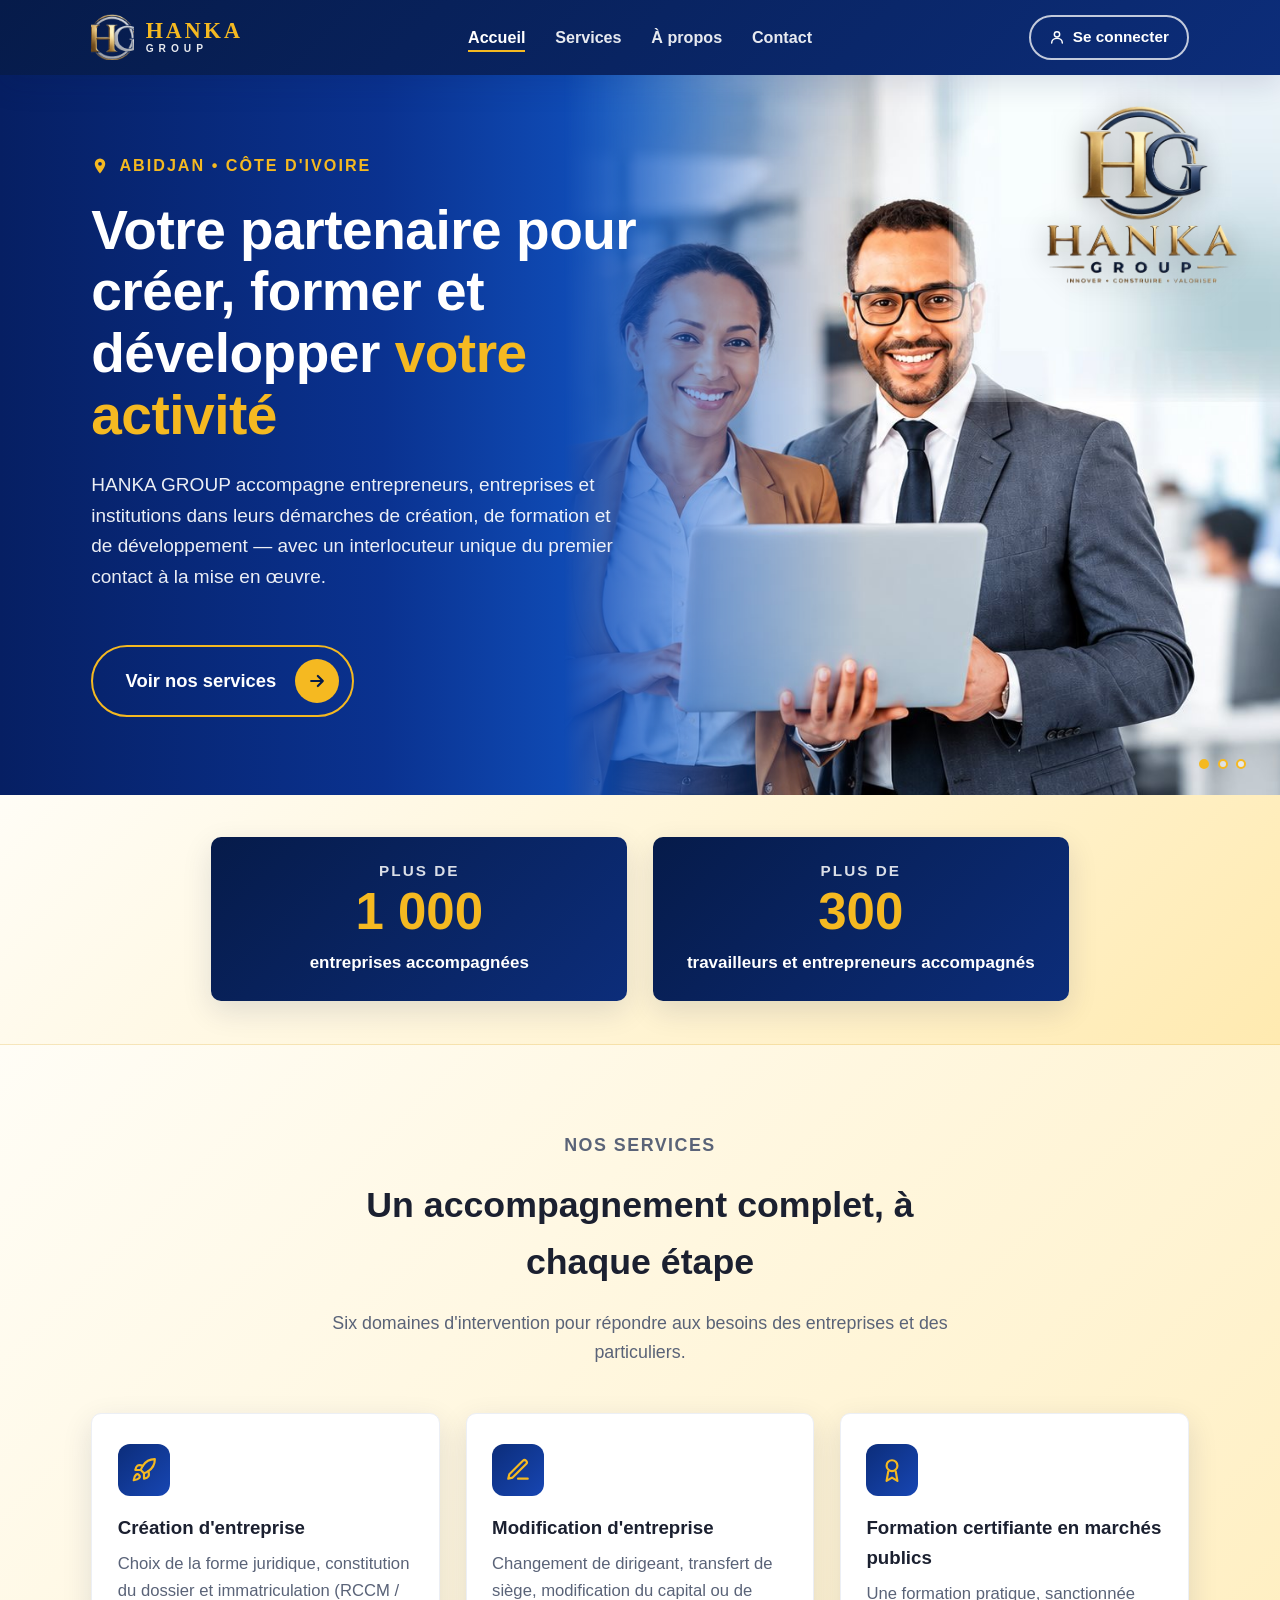
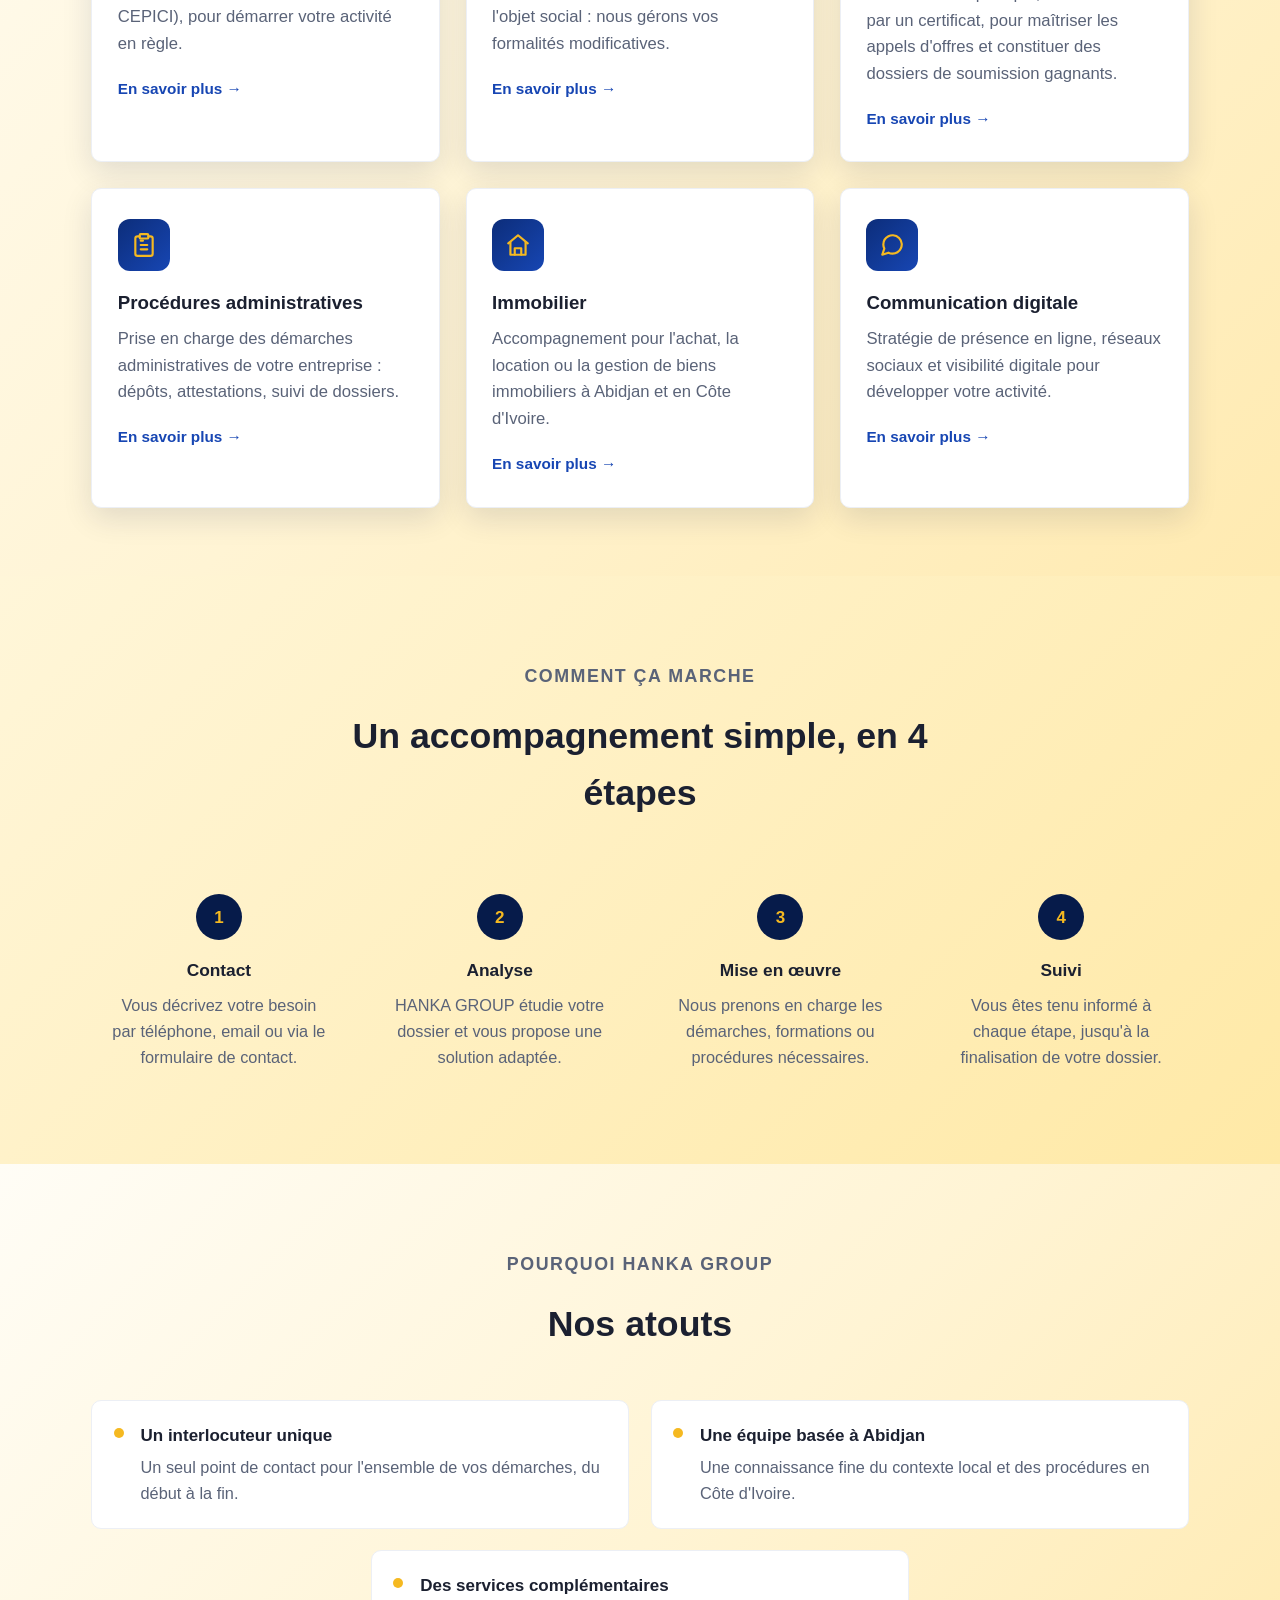
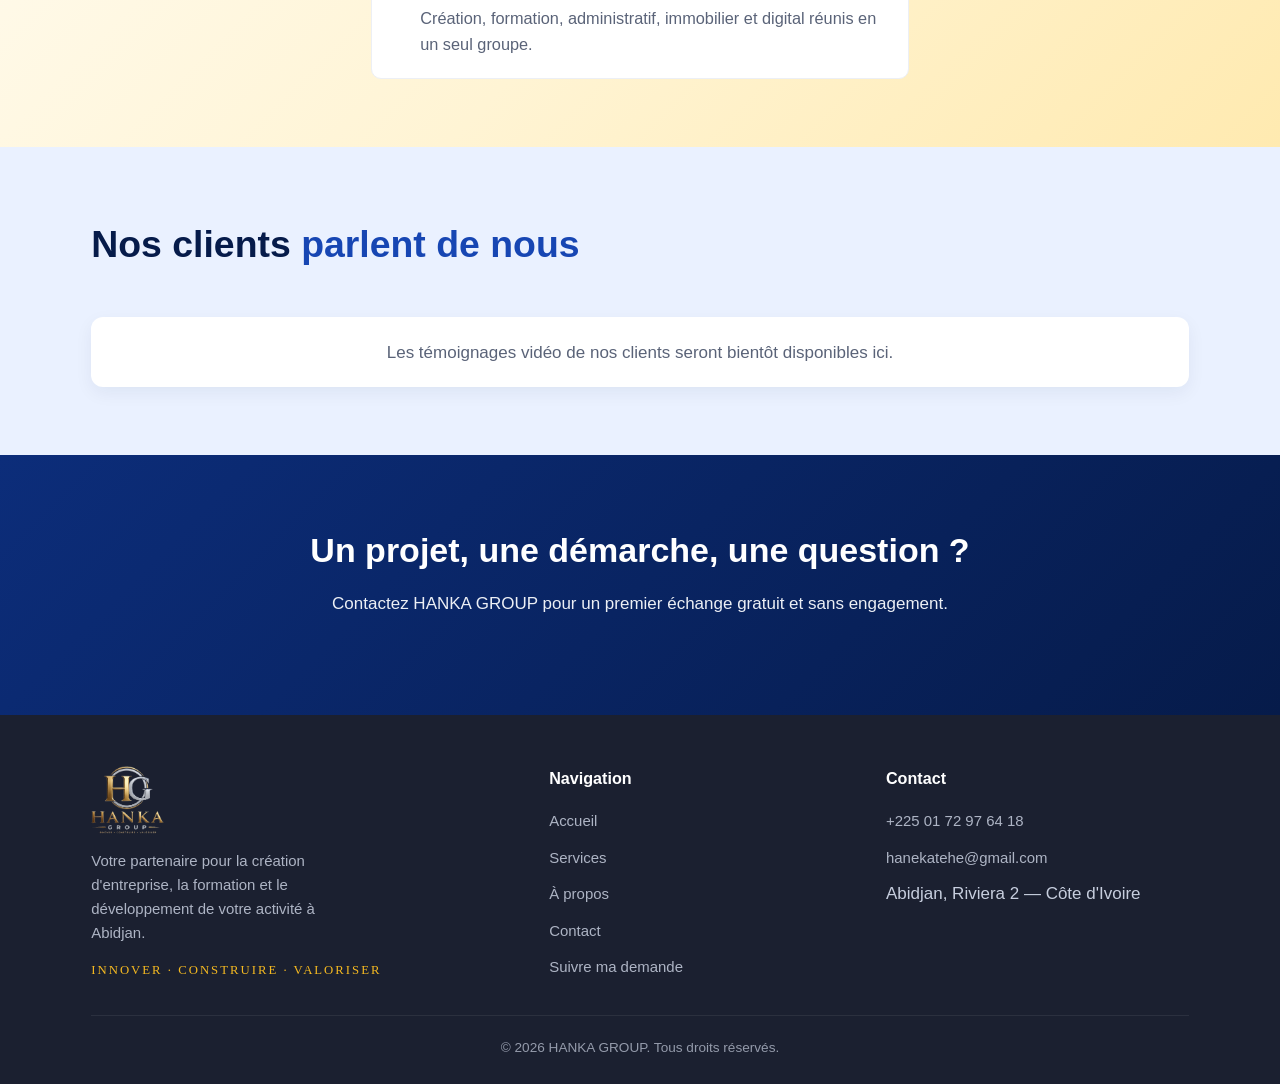
==== commit c4148000: "Suivi d'une demande sans compte : page suivi.html (référence + téléphone ou email), liens après chaq" ====
--- a/index.html
+++ b/index.html
@@ -10,7 +10,7 @@
 <meta property="og:type" content="website">
 <link rel="icon" href="assets/favicon.png" type="image/png">
 <link rel="apple-touch-icon" href="assets/apple-touch-icon.png">
-<link rel="stylesheet" href="css/style.css?v=202610141426">
+<link rel="stylesheet" href="css/style.css?v=202610151812">
 </head>
 <body>
 
@@ -270,6 +270,7 @@
           <li><a href="services.html">Services</a></li>
           <li><a href="a-propos.html">À propos</a></li>
           <li><a href="contact.html">Contact</a></li>
+          <li><a href="suivi.html">Suivre ma demande</a></li>
         </ul>
       </div>
       <div>
@@ -287,11 +288,11 @@
   </div>
 </footer>
 
-<script src="js/script.js?v=202610141426"></script>
-<script src="js/config.js?v=202610141426"></script>
-<script src="js/temoignages.js?v=202610141426"></script>
-<script src="js/visuels.js?v=202610141426"></script>
-<script src="js/publicites.js?v=202610141426"></script>
+<script src="js/script.js?v=202610151812"></script>
+<script src="js/config.js?v=202610151812"></script>
+<script src="js/temoignages.js?v=202610151812"></script>
+<script src="js/visuels.js?v=202610151812"></script>
+<script src="js/publicites.js?v=202610151812"></script>
 <script>document.getElementById("year").textContent = new Date().getFullYear();</script>
 </body>
 </html>
--- a/css/style.css
+++ b/css/style.css
@@ -1121,6 +1121,7 @@
 .auth-form .btn { margin-top: 0.75rem; }
 .auth-intro { margin: 0 0 0.75rem; color: var(--gray-600); font-size: 0.92rem; }
 .auth-aide { margin: 0.5rem 0 0; font-size: 0.85rem; color: var(--gray-600); text-align: center; }
+.auth-titre { margin: 0 0 0.25rem; font-size: 1.5rem; color: var(--blue-dark); }
 .auth-aide a { color: var(--blue); font-weight: 600; }
 
 /* --- Espace client --- */
@@ -1506,3 +1507,37 @@
 .hero-v3-page h1 { font-size: clamp(2rem, 3.8vw, 3.1rem); }
 .hero-v3-page .hero-v3-photos .hero-slide img { object-position: center center; }
 @media (max-width: 900px) { .hero-v3-page { padding: 0 0 3rem; } }
+
+/* Page Contact : confirmation d'envoi */
+.contact-merci { text-align: center; padding: 2.5rem 1.5rem; background: var(--white); border-radius: var(--radius); box-shadow: var(--shadow); }
+.contact-merci:focus { outline: none; }
+.contact-merci h3 { margin: 0 0 0.4rem; color: var(--blue-dark); font-size: 1.3rem; }
+.contact-merci p { margin: 0 0 0.4rem; color: var(--gray-600); }
+.admin-main section.admin-login { padding: 2rem; }
+
+/* Collaborateurs : statut et actions */
+.collab-actions { display: flex; flex-wrap: wrap; gap: 0.35rem; }
+.collab-statut { display: inline-block; padding: 0.15rem 0.55rem; border-radius: 999px; background: #e3f4e8; color: #1f7a3e; font-size: 0.75rem; font-weight: 800; }
+.collab-statut-bloque { background: #fde4e4; color: #b42318; }
+.admin-table tr.collab-bloque td { opacity: 0.75; }
+
+/* Recherche et filtres des tableaux admin */
+.admin-recherche { display: flex; flex-wrap: wrap; align-items: center; gap: 0.5rem; margin: 0 0 1rem; }
+.admin-recherche input[type="search"] { flex: 1 1 260px; min-width: 0; }
+.admin-recherche-champs { display: contents; }
+.admin-recherche select, .admin-recherche input { padding: 0.45rem 0.6rem; border: 1px solid var(--gray-300); border-radius: 8px; font: inherit; font-size: 0.9rem; background: var(--white); }
+.admin-recherche-date { display: inline-flex; align-items: center; gap: 0.35rem; font-size: 0.88rem; color: var(--gray-600); }
+.admin-recherche-total { font-size: 0.85rem; font-weight: 700; color: var(--blue); }
+@media (max-width: 640px) {
+  .admin-recherche select, .admin-recherche-date { flex: 1 1 45%; }
+}
+
+/* Suivi d'une demande sans compte */
+.suivi-resultat { padding: 1.5rem; }
+.suivi-resultat .espace-demande { box-shadow: none; border: 1px solid var(--gray-200); }
+.suivi-etapes { display: flex; gap: 0.35rem; list-style: none; margin: 1rem 0 0; padding: 0; }
+.suivi-etapes li { flex: 1; padding: 0.45rem 0.3rem; border-radius: 8px; background: var(--gray-100); color: var(--gray-600); font-size: 0.82rem; font-weight: 700; text-align: center; }
+.suivi-etapes li.fait { background: #e1eaff; color: var(--blue); }
+.suivi-etapes li.actuel { background: var(--blue); color: var(--white); }
+.done-suivi { margin: -0.75rem 0 1.5rem; font-size: 0.92rem; }
+.done-suivi a { color: var(--blue); font-weight: 700; }
